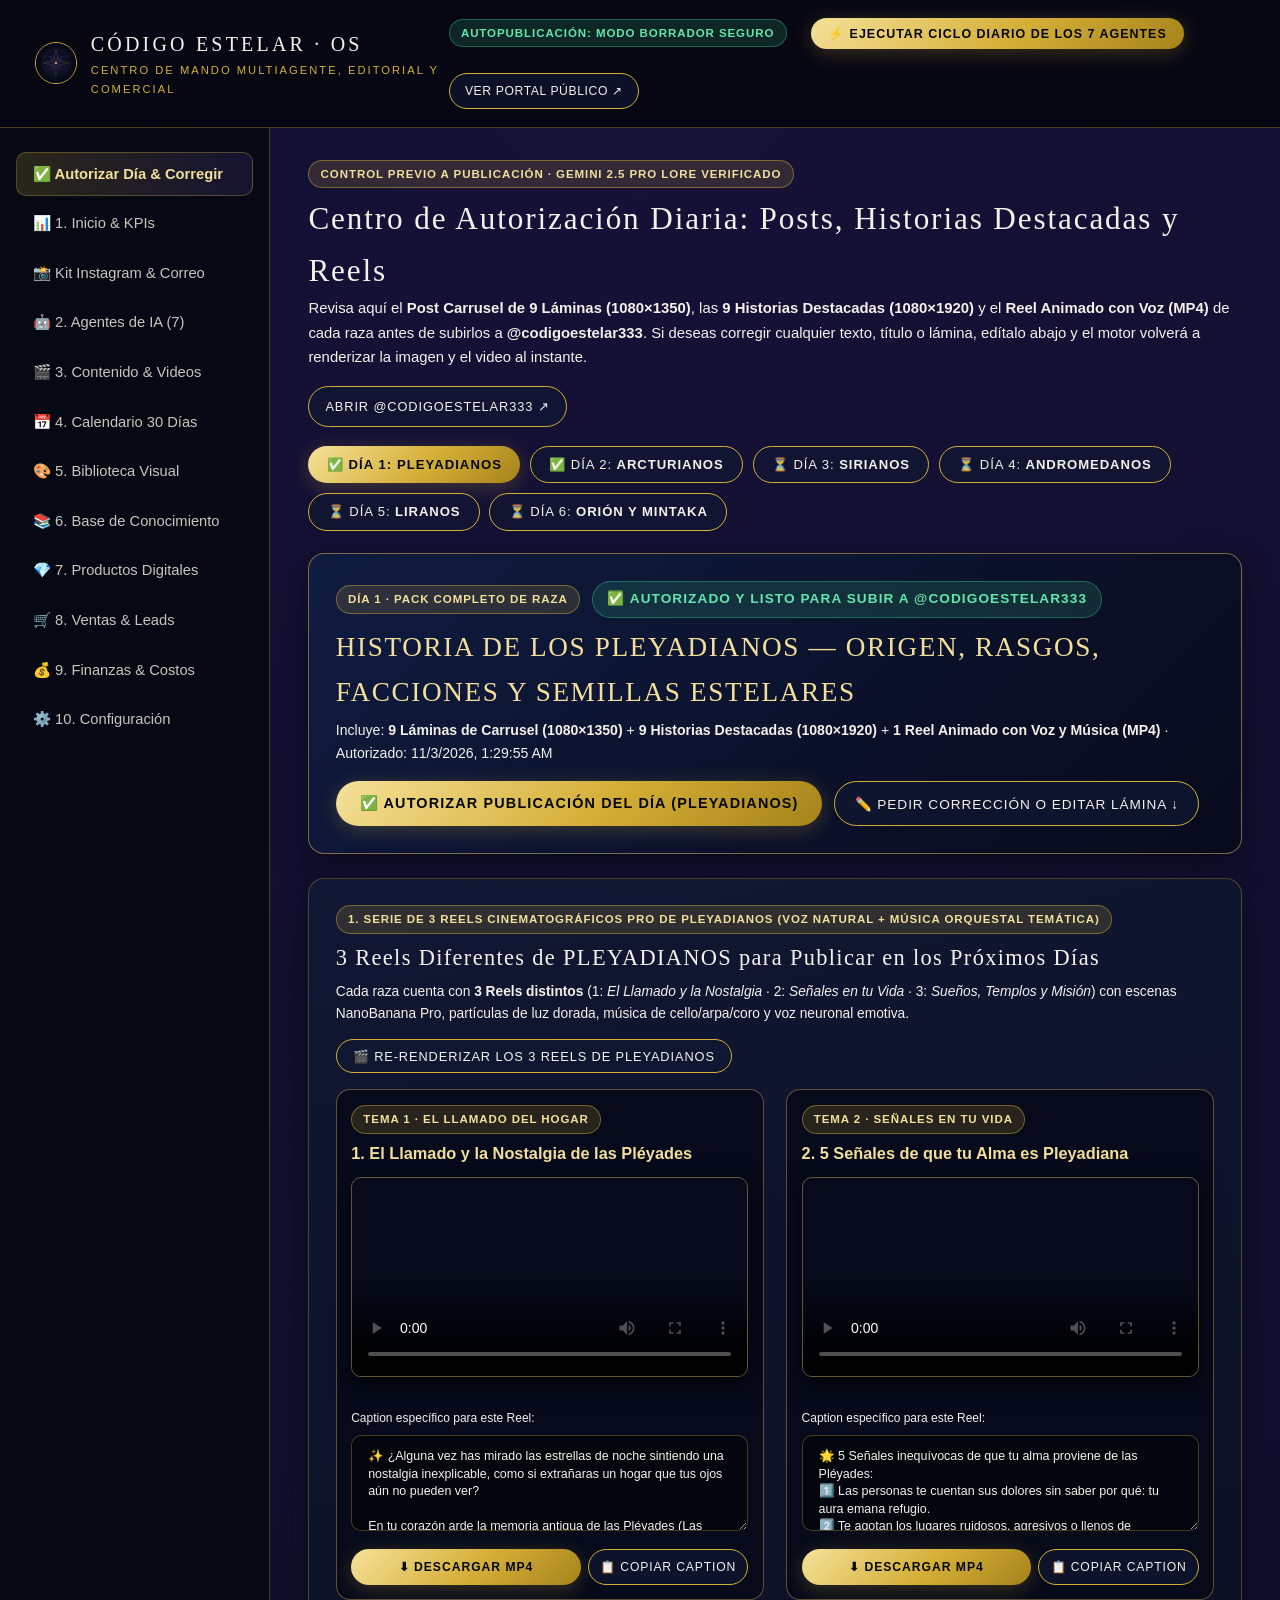
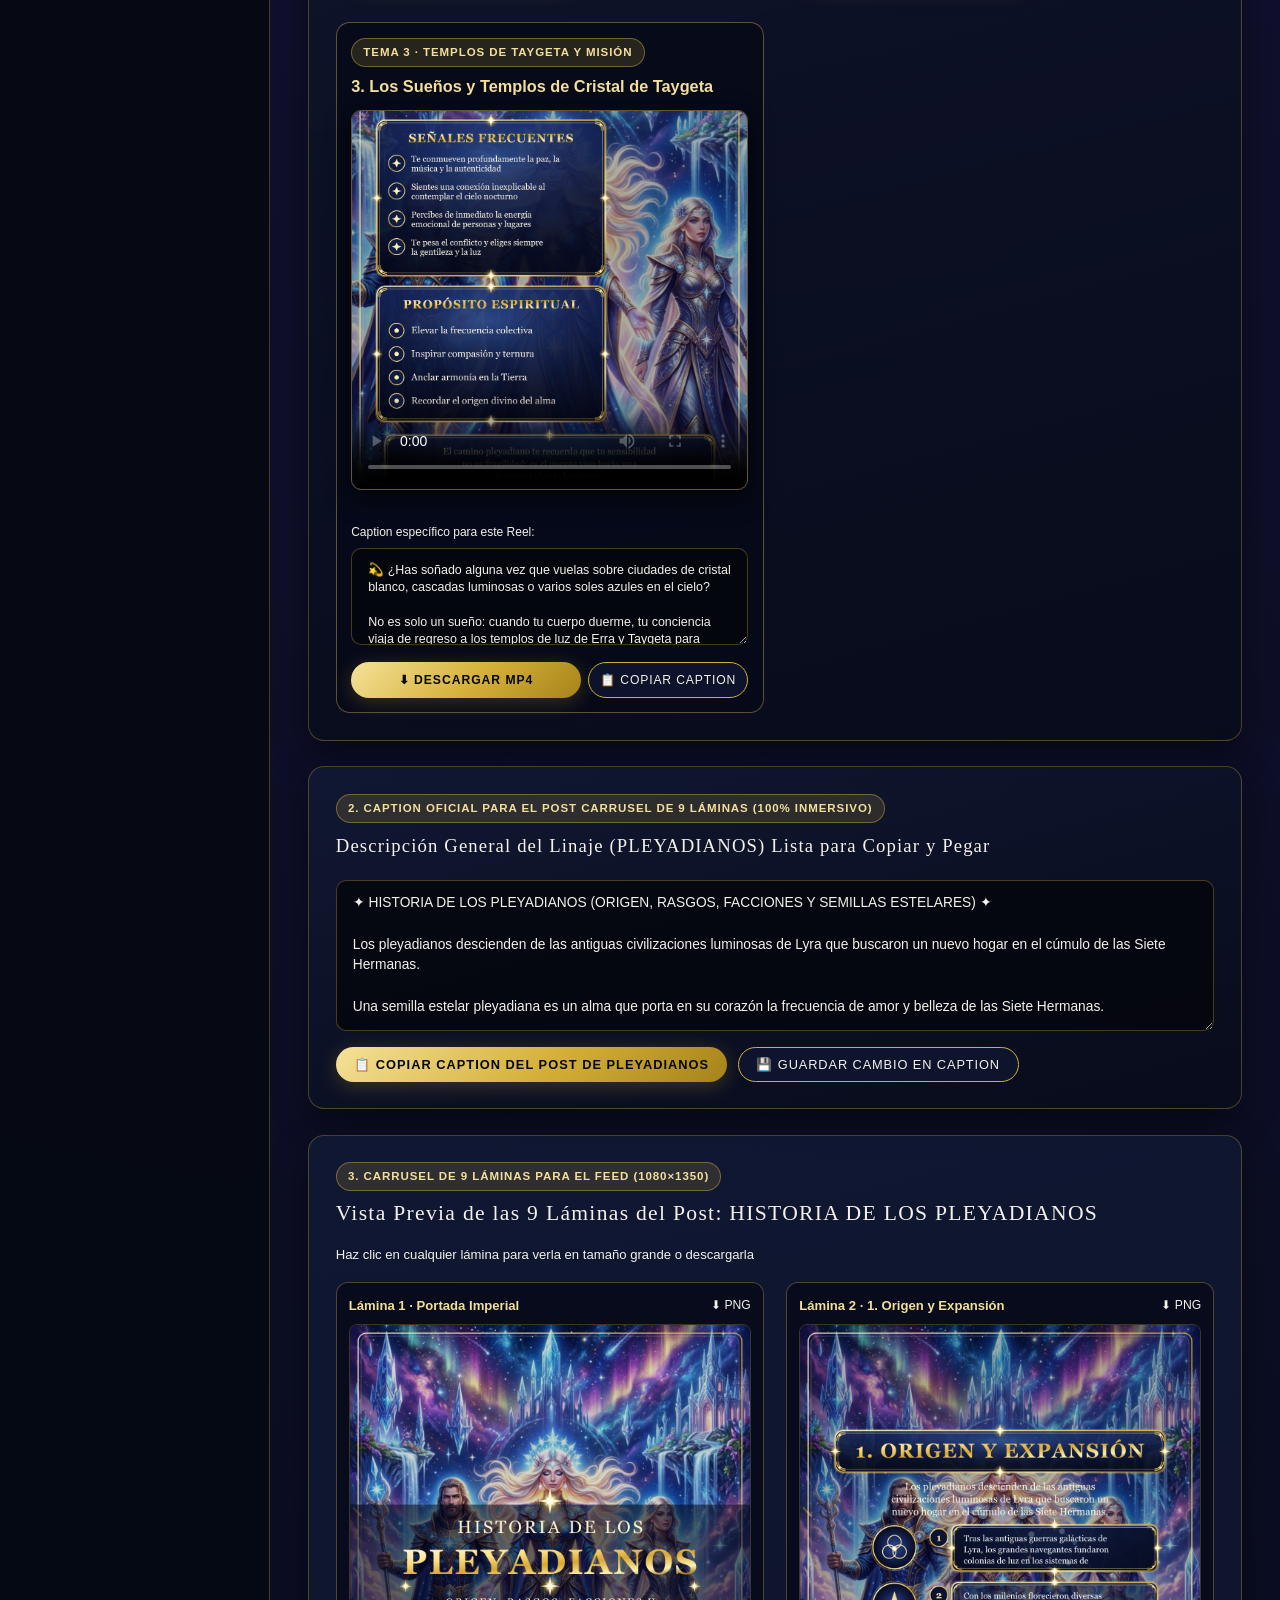
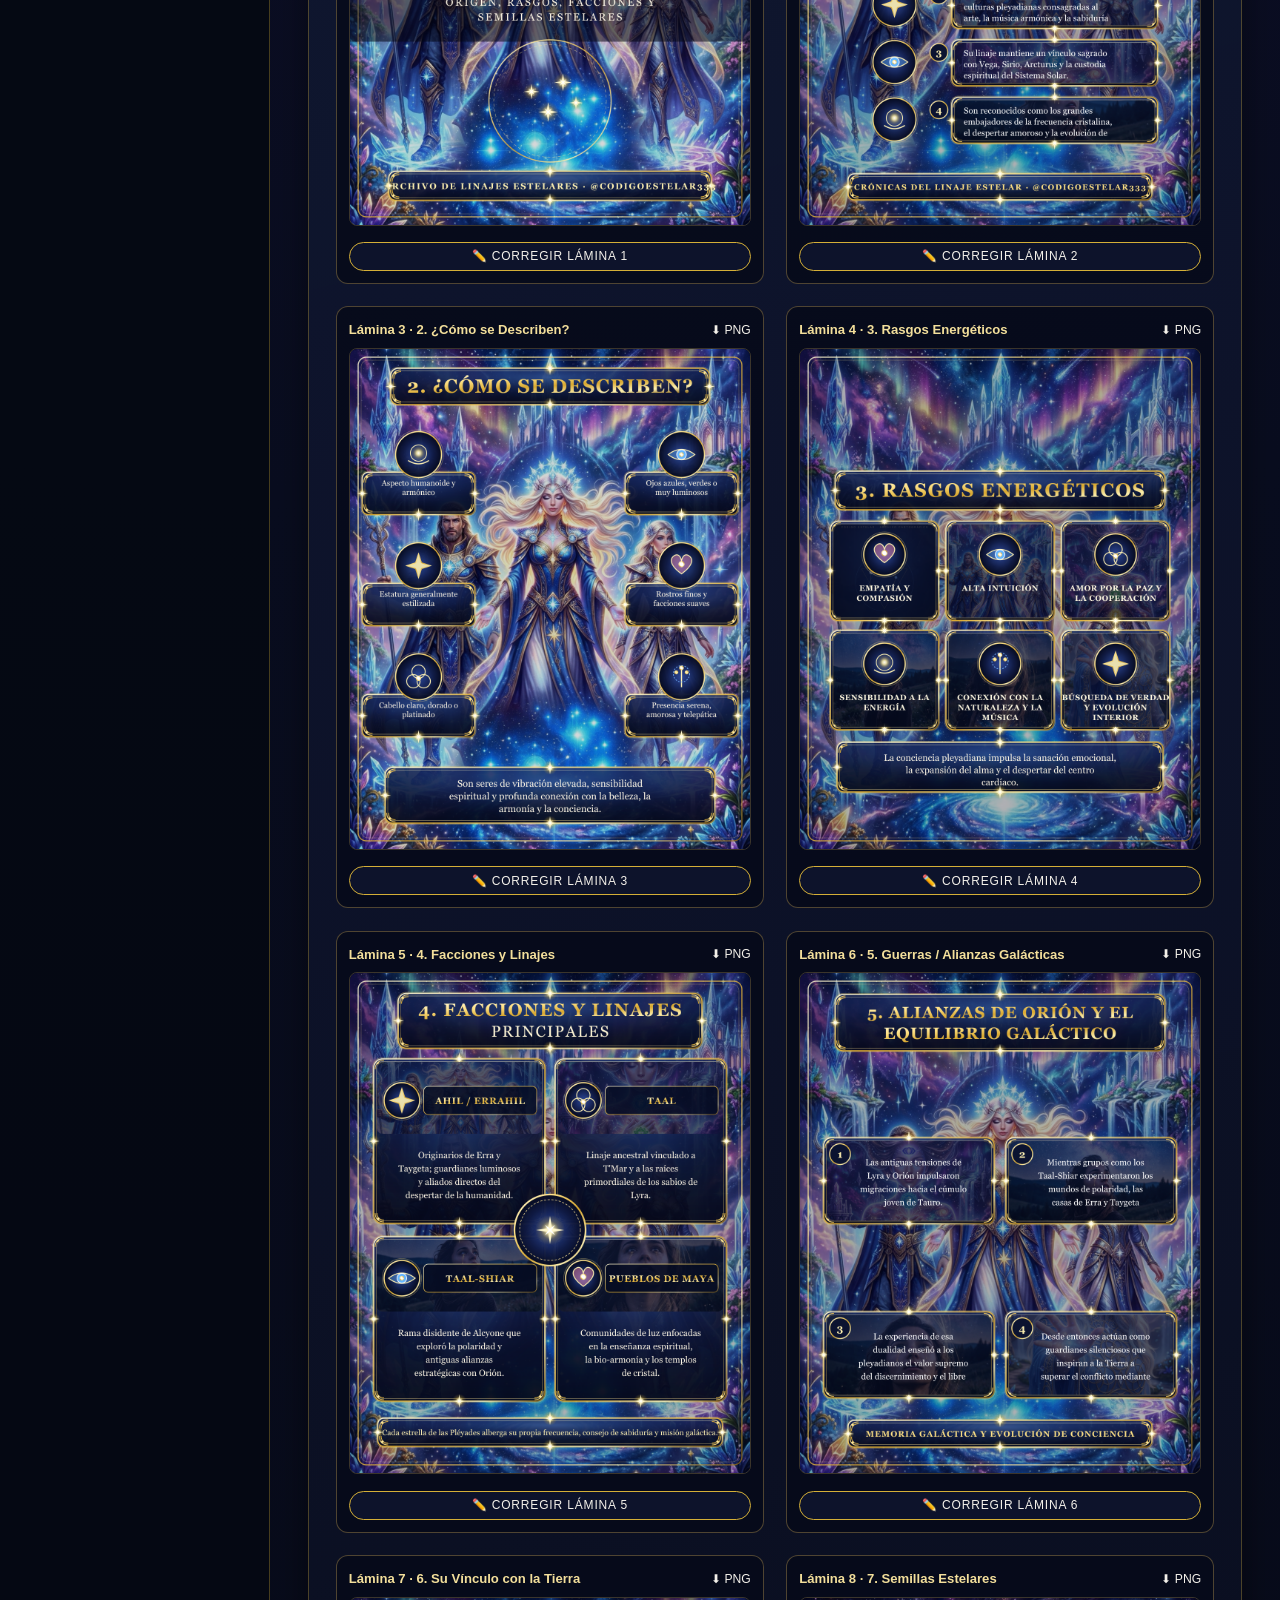
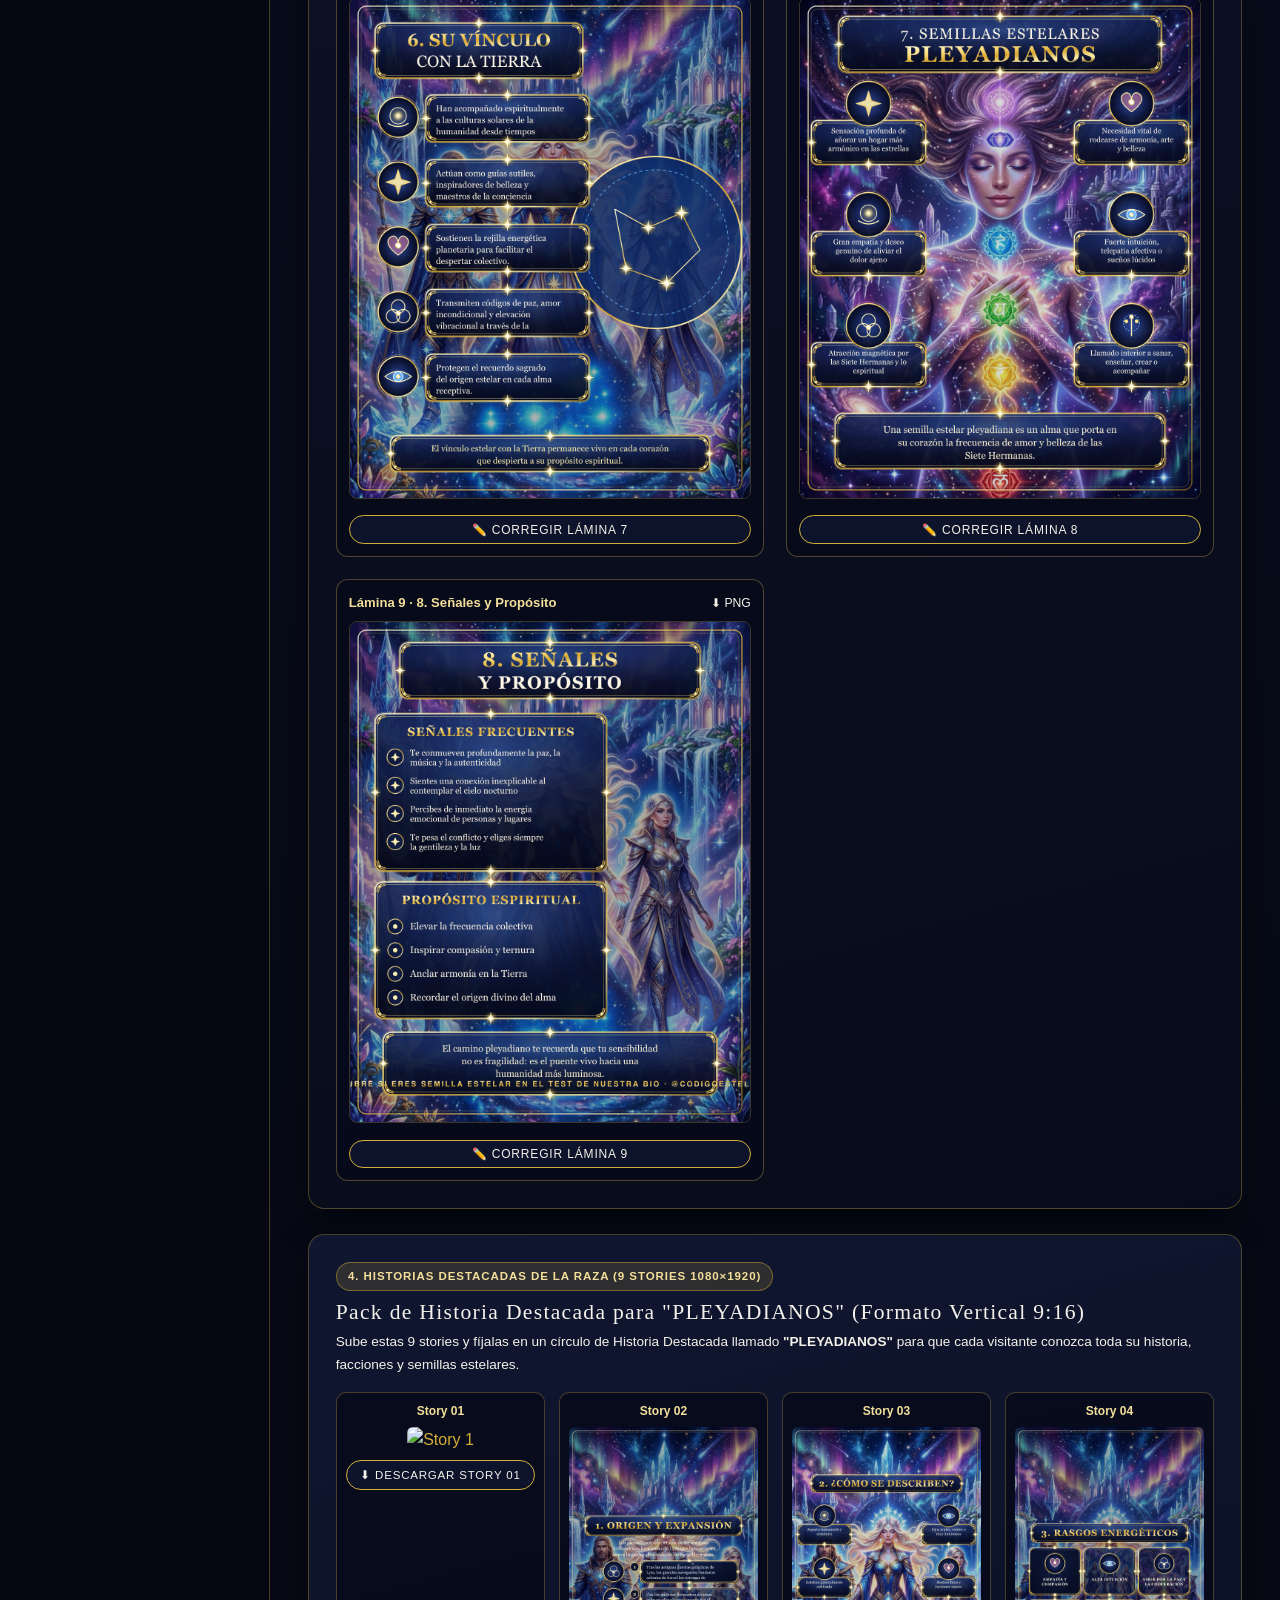
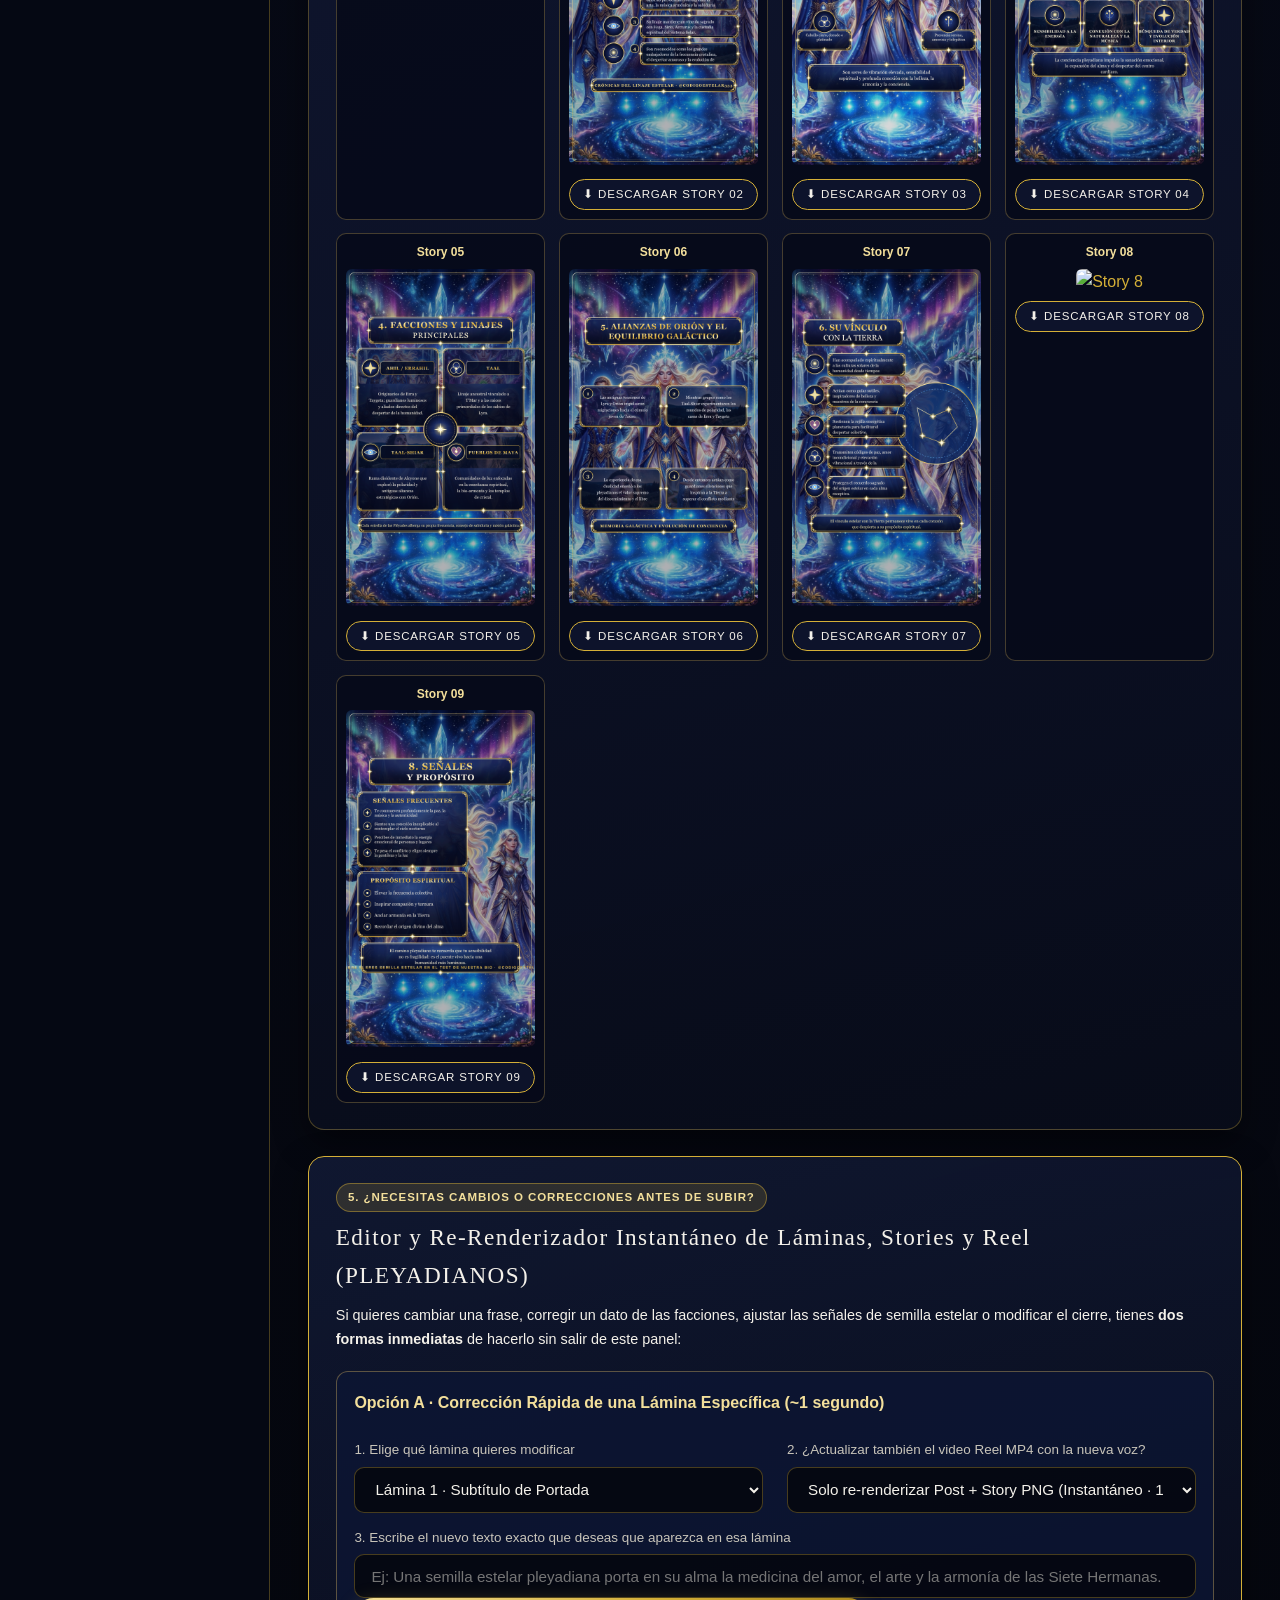
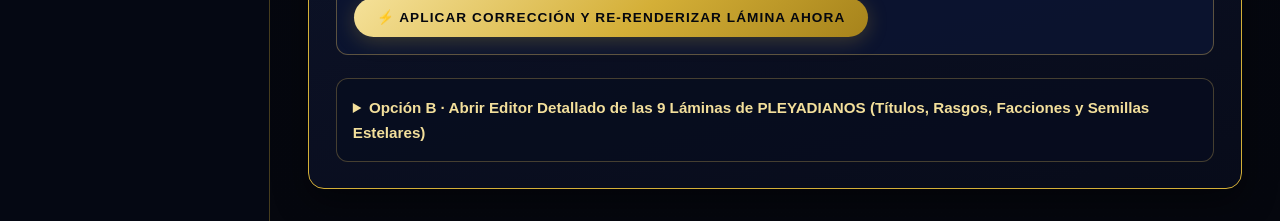
==== admin.html @ 76e71061 "Update all 18 Reels with 2.5D animation, divine feminine voice, and karaoke subtitles" ====
<!DOCTYPE html>
<html lang="es">
<head>
  <script src="js/static_runtime.js"></script>
  <meta charset="UTF-8" />
  <meta name="viewport" content="width=device-width, initial-scale=1.0" />
  <title>Panel Central de Administración · CÓDIGO ESTELAR OS</title>
  <link rel="stylesheet" href="css/styles.css" />
  <style>
    .tab-pane { display: none; }
    .tab-pane.active { display: block; }
    .toast-bar {
      position: fixed;
      bottom: 24px;
      right: 24px;
      background: linear-gradient(135deg, #152A58, #0B1026);
      border: 1px solid var(--gold-astrolabe);
      color: var(--pearl-white);
      padding: 0.9rem 1.35rem;
      border-radius: 12px;
      box-shadow: 0 12px 30px rgba(0,0,0,0.65);
      z-index: 9999;
      display: none;
      font-size: 0.9rem;
    }
  </style>
</head>
<body>
  <header class="top-nav">
    <div class="brand-logo-wrap">
      <img src="assets/brand/isotipo.png" alt="Isotipo" />
      <div>
        <span class="brand-title" id="admin-brand-header">CÓDIGO ESTELAR · OS</span>
        <span class="brand-sub">CENTRO DE MANDO MULTIAGENTE, EDITORIAL Y COMERCIAL</span>
      </div>
    </div>
    <div class="nav-links">
      <span class="badge badge-ok" id="autopublish-indicator">Autopublicación: Modo Borrador Seguro</span>
      <button class="btn-gold" style="padding:0.5rem 1.1rem; font-size:0.78rem;" onclick="triggerDailyOrchestrator()">
        ⚡ Ejecutar Ciclo Diario de los 7 Agentes
      </button>
      <a href="index.html" target="_blank" class="btn-outline" style="padding:0.45rem 0.95rem; font-size:0.76rem;">Ver Portal Público ↗</a>
    </div>
  </header>

  <div class="admin-layout">
    <!-- NAVEGACIÓN LATERAL DE LAS 10 SECCIONES OBLIGATORIAS + CENTRO DE AUTORIZACIÓN DIARIA -->
    <aside class="admin-sidebar">
      <button class="sidebar-btn active" onclick="switchTab('autorizar', this)">✅ Autorizar Día &amp; Corregir</button>
      <button class="sidebar-btn" onclick="switchTab('inicio', this)">📊 1. Inicio &amp; KPIs</button>
      <button class="sidebar-btn" onclick="switchTab('instagram', this)">📸 Kit Instagram &amp; Correo</button>
      <button class="sidebar-btn" onclick="switchTab('agentes', this)">🤖 2. Agentes de IA (7)</button>
      <button class="sidebar-btn" onclick="switchTab('contenido', this)">🎬 3. Contenido &amp; Videos</button>
      <button class="sidebar-btn" onclick="switchTab('calendario', this)">📅 4. Calendario 30 Días</button>
      <button class="sidebar-btn" onclick="switchTab('biblioteca', this)">🎨 5. Biblioteca Visual</button>
      <button class="sidebar-btn" onclick="switchTab('conocimiento', this)">📚 6. Base de Conocimiento</button>
      <button class="sidebar-btn" onclick="switchTab('productos', this)">💎 7. Productos Digitales</button>
      <button class="sidebar-btn" onclick="switchTab('ventas', this)">🛒 8. Ventas &amp; Leads</button>
      <button class="sidebar-btn" onclick="switchTab('finanzas', this)">💰 9. Finanzas &amp; Costos</button>
      <button class="sidebar-btn" onclick="switchTab('configuracion', this)">⚙️ 10. Configuración</button>
    </aside>

    <!-- ÁREA PRINCIPAL DEL PANEL -->
    <main class="admin-main">
      <!-- SECCIÓN 0 (PRINCIPAL): CENTRO DE AUTORIZACIÓN DIARIA Y CORRECCIÓN DE POSTS, HISTORIAS Y REELS -->
      <section id="tab-autorizar" class="tab-pane active">
        <div style="display:flex; justify-content:space-between; align-items:flex-start; gap:1rem; flex-wrap:wrap; margin-bottom:1.2rem;">
          <div>
            <span class="badge badge-gold">CONTROL PREVIO A PUBLICACIÓN · GEMINI 2.5 PRO LORE VERIFICADO</span>
            <h1 style="font-size:1.95rem; margin-top:0.3rem;">Centro de Autorización Diaria: Posts, Historias Destacadas y Reels</h1>
            <p style="color:var(--silver-mist); font-size:0.93rem;">
              Revisa aquí el <strong>Post Carrusel de 9 Láminas (1080×1350)</strong>, las <strong>9 Historias Destacadas (1080×1920)</strong> y el <strong>Reel Animado con Voz (MP4)</strong> de cada raza antes de subirlos a <strong>@codigoestelar333</strong>. Si deseas corregir cualquier texto, título o lámina, edítalo abajo y el motor volverá a renderizar la imagen y el video al instante.
            </p>
          </div>
          <div style="display:flex; gap:0.6rem; align-items:center;">
            <a href="https://www.instagram.com/codigoestelar333/" target="_blank" class="btn-outline" style="padding:0.55rem 1rem; font-size:0.8rem;">Abrir @codigoestelar333 ↗</a>
          </div>
        </div>

        <!-- Selector de Día / Raza Estelar -->
        <div id="daily-races-selector" style="display:flex; gap:0.6rem; flex-wrap:wrap; margin-bottom:1.4rem;"></div>

        <!-- Contenedor Principal del Pack del Día Seleccionado -->
        <div id="daily-pack-viewer"></div>
      </section>

      <!-- SECCIÓN 1: INICIO -->
      <section id="tab-inicio" class="tab-pane">
        <div style="display:flex; justify-content:space-between; align-items:center; margin-bottom:1.4rem; flex-wrap:wrap;">
          <div>
            <span class="badge badge-gold">RESUMEN EJECUTIVO EN TIEMPO REAL</span>
            <h1 style="font-size:2rem; margin-top:0.3rem;">Estado Operativo de la Marca</h1>
          </div>
          <button class="btn-outline" onclick="loadAdminAll()">↻ Actualizar Datos</button>
        </div>

        <div class="grid-4" id="kpi-cards-grid" style="margin-bottom:2rem;"></div>

        <div class="grid-2">
          <div class="card-cosmic">
            <h3 style="margin-bottom:0.8rem; color:var(--gold-soft);">Estado en Vivo de los 7 Agentes</h3>
            <div id="home-agents-mini"></div>
          </div>
          <div class="card-cosmic">
            <h3 style="margin-bottom:0.8rem; color:var(--gold-soft);">Piezas Piloto Renderizadas (1080×1920)</h3>
            <div id="home-pilots-mini"></div>
          </div>
        </div>
      </section>

      <!-- SECCIÓN ESPECIAL: KIT DE LANZAMIENTO INSTAGRAM Y CORREO OFICIAL -->
      <section id="tab-instagram" class="tab-pane">
        <span class="badge badge-gold">CUENTAS OFICIALES CONECTADAS · @CODIGOESTELAR333</span>
        <h1 style="font-size:2rem; margin:0.35rem 0 1.2rem;">Cuentas Oficiales Activas: @codigoestelar333 + codigoestelar333@gmail.com</h1>

        <div class="grid-2" style="margin-bottom:1.6rem;">
          <div class="card-cosmic">
            <span class="badge badge-ok">✓ CORREO OFICIAL ACTIVO</span>
            <h3 style="font-size:1.35rem; margin:0.5rem 0;">Cuenta de Correo Registrada</h3>
            <label>Correo Oficial del Negocio</label>
            <input type="text" readonly value="codigoestelar333@gmail.com" onclick="this.select(); navigator.clipboard.writeText(this.value); showToast('Correo copiado al portapapeles');" />
            <label>Nombre de Remitente Editorial</label>
            <input type="text" readonly value="CÓDIGO ESTELAR · Archivo Galáctico" onclick="this.select(); navigator.clipboard.writeText(this.value); showToast('Remitente copiado');" />
            <label>Firma de Correo Oficial (Clic para copiar)</label>
            <textarea rows="3" readonly onclick="this.select(); navigator.clipboard.writeText(this.value); showToast('Firma copiada');">CÓDIGO ESTELAR · Archivo Galáctico & Sello Editorial
Instagram: @codigoestelar333 | Contacto: codigoestelar333@gmail.com</textarea>
          </div>

          <div class="card-cosmic">
            <span class="badge badge-ok">✓ CUENTA INSTAGRAM ACTIVA</span>
            <h3 style="font-size:1.35rem; margin:0.5rem 0;">Configuración de @codigoestelar333</h3>
            <label>Usuario Oficial (@handle)</label>
            <input type="text" readonly value="@codigoestelar333" onclick="this.select(); navigator.clipboard.writeText(this.value); showToast('Usuario copiado');" />
            <label>Nombre del Perfil (Copia y pega en Editar Perfil → Nombre)</label>
            <input type="text" readonly value="CÓDIGO ESTELAR · Linajes Estelares & Conciencia" onclick="this.select(); navigator.clipboard.writeText(this.value); showToast('Nombre SEO copiado');" />
            <label>Biografía Oficial (Haz clic para copiar las 4 líneas)</label>
            <textarea rows="4" readonly onclick="this.select(); navigator.clipboard.writeText(this.value); showToast('Biografía copiada al portapapeles');">Archivo documental y visual de las tradiciones galácticas.
✦ Astronomía · Mitología · Semillas Estelares · Geometría Sagrada
✦ Autores, símbolos y cartografía de la conciencia
↓ Descubre tu Resonancia Estelar (Test Gratuito):</textarea>
          </div>
        </div>

        <div class="card-cosmic" style="margin-bottom:1.6rem;">
          <span class="badge badge-gold">PASO 3 · ACTIVOS VISUALES LISTOS EN CARPETA «KIT_LANZAMIENTO_INSTAGRAM»</span>
          <h3 style="font-size:1.35rem; margin:0.5rem 0;">Avatar HD, 5 Portadas de Destacadas, Carrusel Inaugural (6 Láminas) y 3 Reels MP4</h3>
          <p style="font-size:0.9rem; color:var(--nebula-gray); margin-bottom:1rem;">
            Todos los archivos están guardados en <code>/Users/rafaelgil/.gemini/antigravity/scratch/codigo-estelar/KIT_LANZAMIENTO_INSTAGRAM</code> listos para subir desde tu ordenador o enviar a tu móvil por AirDrop.
          </p>
          <div style="display:flex; gap:0.8rem; flex-wrap:wrap;">
            <a href="/assets/brand/isotipo.png" download="Foto_Perfil_Codigo_Estelar_1080x1080.png" class="btn-gold">⬇ Descargar Foto de Perfil HD</a>
            <a href="/assets/videos/que-son-las-semillas-estelares.mp4" download="Reel_01_Semillas_Estelares.mp4" class="btn-outline">⬇ Descargar Reel #1 (MP4)</a>
            <a href="/assets/videos/universo-simbolico-pleyadiano.mp4" download="Reel_02_Pleyadianos_M45.mp4" class="btn-outline">⬇ Descargar Reel #2 (MP4)</a>
            <a href="/assets/videos/andromedanos-libertad-espiritual.mp4" download="Reel_03_Andromedanos_M31.mp4" class="btn-outline">⬇ Descargar Reel #3 (MP4)</a>
          </div>
        </div>
      </section>

      <!-- SECCIÓN 2: AGENTES -->
      <section id="tab-agentes" class="tab-pane">
        <span class="badge badge-gold">ORQUESTADOR CENTRAL + 7 AGENTES ESPECIALIZADOS</span>
        <h1 style="font-size:2rem; margin:0.35rem 0 1.2rem;">Gestión y Auditoría de Agentes de IA</h1>
        <div class="grid-2" id="agents-full-grid" style="margin-bottom:2rem;"></div>

        <div class="card-cosmic">
          <h3 style="margin-bottom:0.9rem; color:var(--gold-soft);">Historial Reciente de Ejecuciones del Orquestador</h3>
          <div style="overflow-x:auto;">
            <table class="table-cosmic" id="agent-logs-table">
              <thead>
                <tr>
                  <th>Fecha/Hora</th>
                  <th>Agente</th>
                  <th>Tarea</th>
                  <th>Resultado</th>
                  <th>Duración</th>
                  <th>Costo (MXN)</th>
                </tr>
              </thead>
              <tbody></tbody>
            </table>
          </div>
        </div>
      </section>

      <!-- SECCIÓN 3: CONTENIDO -->
      <section id="tab-contenido" class="tab-pane">
        <div style="display:flex; justify-content:space-between; align-items:center; margin-bottom:1.2rem; flex-wrap:wrap;">
          <div>
            <span class="badge badge-gold">MOTOR EDITORIAL &amp; CONTROL DE CALIDAD (12 PUNTOS)</span>
            <h1 style="font-size:2rem; margin-top:0.3rem;">Guiones, Storyboards y Videos Renderizados</h1>
          </div>
          <select id="content-filter" style="width:260px; margin-top:0;" onchange="renderContentList()">
            <option value="all">Mostrar los 30 Contenidos</option>
            <option value="with_video">Solo con Video MP4 Renderizado</option>
            <option value="approved_ready">Aprobados por QC</option>
            <option value="rejected">Rechazados / En revisión</option>
          </select>
        </div>

        <div id="content-items-container"></div>
      </section>

      <!-- SECCIÓN 4: CALENDARIO -->
      <section id="tab-calendario" class="tab-pane">
        <div style="display:flex; justify-content:space-between; align-items:center; margin-bottom:1.2rem; flex-wrap:wrap;">
          <div>
            <span class="badge badge-gold">PLANIFICACIÓN DE 30 DÍAS (60% ATRACCIÓN · 25% EDUCACIÓN · 15% CONVERSIÓN)</span>
            <h1 style="font-size:2rem; margin-top:0.3rem;">Calendario Editorial Mensual y Semanal</h1>
          </div>
        </div>
        <div class="card-cosmic" style="overflow-x:auto;">
          <table class="table-cosmic" id="calendar-table">
            <thead>
              <tr>
                <th>Día</th>
                <th>Fecha</th>
                <th>Hora</th>
                <th>Título y Tema</th>
                <th>Formato</th>
                <th>Embudo</th>
                <th>Puntaje QC</th>
                <th>Estado</th>
                <th>Guardar Cambio</th>
              </tr>
            </thead>
            <tbody></tbody>
          </table>
        </div>
      </section>

      <!-- SECCIÓN 5: BIBLIOTECA VISUAL -->
      <section id="tab-biblioteca" class="tab-pane">
        <span class="badge badge-gold">AGENTE 3 · DIRECCIÓN DE ARTE Y CONTINUIDAD VISUAL</span>
        <h1 style="font-size:2rem; margin:0.35rem 0 1.2rem;">Biblioteca Visual de Marca, Plantillas y Civilizaciones</h1>
        <div class="grid-3" id="visual-library-grid"></div>
      </section>

      <!-- SECCIÓN 6: BASE DE CONOCIMIENTO -->
      <section id="tab-conocimiento" class="tab-pane">
        <div style="display:flex; justify-content:space-between; align-items:center; margin-bottom:1.2rem; flex-wrap:wrap;">
          <div>
            <span class="badge badge-gold">CLASIFICACIÓN EXPLÍCITA [A] ASTRONOMÍA · [B] MITOLOGÍA · [C] ESOTERISMO · [D] ESPECULACIÓN · [E] ARTE</span>
            <h1 style="font-size:2rem; margin-top:0.3rem;">Base de Conocimiento de las 9 Civilizaciones</h1>
          </div>
          <input type="text" id="kb-search" placeholder="Buscar por estrella, autor, mito o símbolo..." style="width:320px; margin-top:0;" oninput="filterKnowledgeBase()" />
        </div>
        <div id="kb-container"></div>
      </section>

      <!-- SECCIÓN 7: PRODUCTOS -->
      <section id="tab-productos" class="tab-pane">
        <span class="badge badge-gold">ADMINISTRACIÓN COMERCIAL EN MXN</span>
        <h1 style="font-size:2rem; margin:0.35rem 0 1.2rem;">Catálogo de Productos Digitales (Ebook, Test e Informes)</h1>
        <div class="grid-2" id="admin-products-grid"></div>
      </section>

      <!-- SECCIÓN 8: VENTAS Y LEADS -->
      <section id="tab-ventas" class="tab-pane">
        <span class="badge badge-gold">EMBUDO INSTAGRAM → LANDING → TEST → EMAIL CONSENTIDO → COMPRA</span>
        <h1 style="font-size:2rem; margin:0.35rem 0 1.2rem;">Pedidos, Entregas Protegidas y Leads del Test</h1>

        <div class="card-cosmic" style="margin-bottom:1.8rem;">
          <h3 style="color:var(--gold-soft); margin-bottom:0.8rem;">Pedidos y Entregas Generadas</h3>
          <div style="overflow-x:auto;">
            <table class="table-cosmic" id="orders-table">
              <thead>
                <tr>
                  <th>Pedido #</th>
                  <th>Cliente</th>
                  <th>Email</th>
                  <th>Monto (MXN)</th>
                  <th>Estado</th>
                  <th>Archivo Entregado</th>
                  <th>Fecha</th>
                </tr>
              </thead>
              <tbody></tbody>
            </table>
          </div>
        </div>

        <div class="card-cosmic">
          <h3 style="color:var(--gold-soft); margin-bottom:0.8rem;">Participantes del Test «Descubre tu Resonancia Estelar» (Leads y Consentimiento)</h3>
          <div style="overflow-x:auto;">
            <table class="table-cosmic" id="leads-table">
              <thead>
                <tr>
                  <th>Nombre</th>
                  <th>Correo</th>
                  <th>Resonancia Primaria</th>
                  <th>Secundaria</th>
                  <th>Privacidad</th>
                  <th>Marketing Opt-in</th>
                  <th>Campaña UTM</th>
                </tr>
              </thead>
              <tbody></tbody>
            </table>
          </div>
        </div>
      </section>

      <!-- SECCIÓN 9: FINANZAS -->
      <section id="tab-finanzas" class="tab-pane">
        <span class="badge badge-gold">CONTROL PRESUPUESTAL (OBJETIVO 3,000 MXN / MES)</span>
        <h1 style="font-size:2rem; margin:0.35rem 0 1.2rem;">Finanzas, Costos por Pieza y Experimentos de Rentabilidad</h1>
        <div class="grid-3" id="finance-summary-cards" style="margin-bottom:1.8rem;"></div>

        <div class="card-cosmic" style="margin-bottom:1.8rem;">
          <h3 style="color:var(--gold-soft); margin-bottom:0.8rem;">Experimentos Activos de Crecimiento y Conversión (Agente 6 &amp; 7)</h3>
          <div id="experiments-list"></div>
        </div>

        <div class="card-cosmic">
          <h3 style="color:var(--gold-soft); margin-bottom:0.8rem;">Libro Mayor de Movimientos (Ingresos y Gastos de IA/Infraestructura)</h3>
          <div style="overflow-x:auto;">
            <table class="table-cosmic" id="ledger-table">
              <thead>
                <tr>
                  <th>Fecha</th>
                  <th>Tipo</th>
                  <th>Categoría</th>
                  <th>Proveedor</th>
                  <th>Descripción</th>
                  <th>Monto (MXN)</th>
                </tr>
              </thead>
              <tbody></tbody>
            </table>
          </div>
        </div>
      </section>

      <!-- SECCIÓN 10: CONFIGURACIÓN -->
      <section id="tab-configuracion" class="tab-pane">
        <span class="badge badge-gold">GOBERNANZA DE MARCA, PRESUPUESTO Y CONEXIONES EXTERNAS</span>
        <h1 style="font-size:2rem; margin:0.35rem 0 1.2rem;">Configuración General del Sistema</h1>

        <form id="brand-settings-form" class="card-cosmic" onsubmit="saveBrandSettings(event)">
          <div class="grid-2">
            <div>
              <h3 style="color:var(--gold-soft); margin-bottom:0.6rem;">1. Identidad de Marca (Editable sin romper el sistema)</h3>
              <label>Nombre Oficial de la Marca</label>
              <input type="text" id="cfg-brand-name" required />

              <label>Subtítulo Editorial</label>
              <input type="text" id="cfg-brand-subtitle" required />

              <label>Usuario de Instagram (@handle)</label>
              <input type="text" id="cfg-ig-handle" required />

              <label>Dominio Web</label>
              <input type="text" id="cfg-domain" required />

              <label>Biografía de Instagram — Línea 1</label>
              <input type="text" id="cfg-bio-1" />

              <label>Biografía de Instagram — Llamada a la Acción (CTA)</label>
              <input type="text" id="cfg-bio-cta" />
            </div>

            <div>
              <h3 style="color:var(--gold-soft); margin-bottom:0.6rem;">2. Límites Financieros, Proveedores y Permisos</h3>
              <label>Presupuesto Mensual Máximo (MXN)</label>
              <input type="number" step="50" id="cfg-monthly-budget" required />

              <label>Límite de Gasto Diario (MXN)</label>
              <input type="number" step="10" id="cfg-daily-budget" required />

              <label>Proveedor de Imágenes y Arte</label>
              <select id="cfg-image-provider">
                <option value="native_svg_cinema">Motor Vectorial Cinematográfico Local ($0 MXN)</option>
                <option value="openai_dalle3">OpenAI DALL-E 3 / GPT-Image (Requiere API Key)</option>
                <option value="replicate_flux">Flux.1 Pro vía API (Requiere API Key)</option>
              </select>

              <label>Proveedor de Composición de Video</label>
              <select id="cfg-video-provider">
                <option value="native_avfoundation">Motor Nativo Apple AVFoundation 1080×1920 ($0 MXN)</option>
                <option value="remotion">Remotion / FFmpeg Render Cluster</option>
                <option value="runway_gen3">Runway Gen-3 Alpha API (Requiere API Key)</option>
              </select>

              <label>Proveedor de Voz en Español (TTS)</label>
              <select id="cfg-tts-provider">
                <option value="macos_neural_es">Voz Nativa Español México Paulina ($0 MXN)</option>
                <option value="elevenlabs">ElevenLabs Multilingual v2 API (Requiere API Key)</option>
                <option value="openai_tts">OpenAI Audio TTS HD (Requiere API Key)</option>
              </select>

              <div style="margin-top:1.1rem; padding:1rem; background:rgba(5,7,14,0.8); border-radius:10px; border:1px solid var(--gold-border);">
                <label style="display:flex; align-items:center; gap:0.6rem; margin-top:0; cursor:pointer; color:var(--pearl-white);">
                  <input type="checkbox" id="cfg-auto-publish" style="width:18px; height:18px;" />
                  <span><strong>Activar Autopublicación en Instagram Graph API</strong> (Desactívalo inmediatamente en cualquier momento)</span>
                </label>
                <label style="display:flex; align-items:center; gap:0.6rem; margin-top:0.6rem; cursor:pointer; color:var(--nebula-gray);">
                  <input type="checkbox" id="cfg-paid-apis" style="width:18px; height:18px;" />
                  <span>Autorizar consumo de APIs externas de pago (Sujeto al tope diario y mensual)</span>
                </label>
              </div>
            </div>
          </div>

          <div style="margin-top:1.5rem;">
            <button type="submit" class="btn-gold">Guardar Configuración de Marca y Gobernanza</button>
          </div>
        </form>
      </section>
    </main>
  </div>

  <div id="toast" class="toast-bar"></div>

  <script>
    let adminState = {
      brand: {},
      kpis: {},
      agents: [],
      agentLogs: [],
      contents: [],
      visuals: [],
      civilizations: [],
      products: [],
      orders: [],
      leads: [],
      ledger: [],
      experiments: []
    };

    function showToast(msg) {
      const t = document.getElementById('toast');
      t.textContent = msg;
      t.style.display = 'block';
      setTimeout(() => { t.style.display = 'none'; }, 3600);
    }

    function switchTab(tabId, btnEl) {
      document.querySelectorAll('.tab-pane').forEach(p => p.classList.remove('active'));
      document.querySelectorAll('.sidebar-btn').forEach(b => b.classList.remove('active'));
      document.getElementById('tab-' + tabId).classList.add('active');
      if (btnEl) btnEl.classList.add('active');
    }

    async function loadAdminAll() {
      const res = await fetch('/api/admin/dashboard');
      adminState = await res.json();
      renderAllSections();
    }

    function renderAllSections() {
      const b = adminState.brand || {};
      const k = adminState.kpis || {};
      document.getElementById('admin-brand-header').textContent = `${b.brand_name || 'CÓDIGO ESTELAR'} · OS`;
      const autoInd = document.getElementById('autopublish-indicator');
      if (b.auto_publish_enabled) {
        autoInd.textContent = 'Autopublicación: AUTORIZADA (Requiere Token IG)';
        autoInd.className = 'badge badge-gold';
      } else {
        autoInd.textContent = 'Autopublicación: Modo Borrador Seguro';
        autoInd.className = 'badge badge-ok';
      }

      // 1. KPIs Inicio
      document.getElementById('kpi-cards-grid').innerHTML = `
        <div class="card-cosmic">
          <div class="kpi-label">Piezas en Calendario (30d)</div>
          <div class="kpi-number">${k.total_contents || 30}</div>
          <div style="font-size:0.8rem; color:var(--emerald-ok);">${k.rendered_videos || 3} videos MP4 renderizados · ${k.approved_contents || 30} aprobados QC</div>
        </div>
        <div class="card-cosmic">
          <div class="kpi-label">Leads del Test Estelar</div>
          <div class="kpi-number">${k.total_leads || 0}</div>
          <div style="font-size:0.8rem; color:var(--nebula-gray);">${k.marketing_optins || 0} con opt-in promocional</div>
        </div>
        <div class="card-cosmic">
          <div class="kpi-label">Ingresos Acumulados</div>
          <div class="kpi-number">$${Number(k.total_revenue_mxn || 0).toFixed(0)} <small style="font-size:0.9rem;">MXN</small></div>
          <div style="font-size:0.8rem; color:var(--emerald-ok);">${k.total_orders || 0} pedidos completados</div>
        </div>
        <div class="card-cosmic">
          <div class="kpi-label">Gasto Mensual IA / Presupuesto</div>
          <div class="kpi-number">$${Number(k.monthly_expenses_mxn || 0).toFixed(0)} <small style="font-size:0.9rem;">/ $${Number(b.monthly_budget_mxn || 3000).toFixed(0)} MXN</small></div>
          <div style="font-size:0.8rem; color:var(--gold-soft);">Utilidad neta: $${Number((k.total_revenue_mxn || 0) - (k.monthly_expenses_mxn || 0)).toFixed(0)} MXN</div>
        </div>
      `;

      // Mini Agentes en Inicio
      document.getElementById('home-agents-mini').innerHTML = (adminState.agents || []).map(ag => `
        <div style="display:flex; justify-content:space-between; align-items:center; padding:0.55rem 0; border-bottom:1px solid rgba(212,175,55,0.14);">
          <div>
            <strong style="font-size:0.9rem;">${ag.name}</strong>
            <div style="font-size:0.78rem; color:var(--nebula-gray);">${ag.last_result_summary || ag.current_task}</div>
          </div>
          <span class="badge ${ag.is_paused ? 'badge-warn' : 'badge-ok'}">${ag.is_paused ? 'PAUSADO' : 'OPERATIVO'}</span>
        </div>
      `).join('');

      // Mini Pilotos en Inicio
      const renderedItems = (adminState.contents || []).filter(c => c.video_asset_path);
      document.getElementById('home-pilots-mini').innerHTML = renderedItems.map(c => `
        <div style="display:flex; justify-content:space-between; align-items:center; padding:0.6rem 0; border-bottom:1px solid rgba(212,175,55,0.14);">
          <div>
            <strong>Día ${c.day_number}: ${c.title}</strong>
            <div style="font-size:0.78rem; color:var(--gold-soft);">Archivo: ${c.video_asset_path} · QC: ${c.qc_score_total}/100</div>
          </div>
          <a href="${c.video_asset_path}" target="_blank" class="btn-outline" style="padding:0.35rem 0.8rem; font-size:0.75rem;">▶ Reproducir MP4</a>
        </div>
      `).join('');

      // 2. Agentes Completo
      document.getElementById('agents-full-grid').innerHTML = (adminState.agents || []).map(ag => `
        <div class="card-cosmic">
          <div style="display:flex; justify-content:space-between; align-items:center; margin-bottom:0.5rem;">
            <span class="badge badge-gold">${ag.code}</span>
            <span class="badge ${ag.is_paused ? 'badge-warn' : 'badge-ok'}">${ag.is_paused ? 'PAUSADO' : ag.status.toUpperCase()}</span>
          </div>
          <h3 style="font-size:1.3rem; margin-bottom:0.35rem;">${ag.name}</h3>
          <p style="font-size:0.86rem; color:var(--nebula-gray); margin-bottom:0.8rem;">${ag.role_description}</p>
          <div style="background:rgba(5,7,14,0.75); padding:0.75rem; border-radius:8px; font-size:0.82rem; margin-bottom:0.9rem;">
            <div><strong>Última ejecución:</strong> ${ag.last_run_at || 'N/A'} (${ag.total_runs} ejecuciones)</div>
            <div style="color:var(--gold-soft); margin-top:0.25rem;"><strong>Resultado:</strong> ${ag.last_result_summary || 'Listo'}</div>
            <div><strong>Consumo acumulado:</strong> $${Number(ag.estimated_cost_mxn || 0).toFixed(2)} MXN · Errores: ${ag.error_count}</div>
          </div>
          <div style="display:flex; gap:0.65rem; flex-wrap:wrap;">
            <button class="btn-gold" style="padding:0.5rem 1rem; font-size:0.76rem;" onclick="runSingleAgent('${ag.id}')">▶ Ejecutar Ahora</button>
            <button class="btn-outline" style="padding:0.5rem 1rem; font-size:0.76rem;" onclick="togglePauseAgent('${ag.id}', ${ag.is_paused ? 0 : 1})">
              ${ag.is_paused ? 'Reanudar Agente' : '⏸ Pausar Agente'}
            </button>
          </div>
        </div>
      `).join('');

      document.querySelector('#agent-logs-table tbody').innerHTML = (adminState.agentLogs || []).map(l => `
        <tr>
          <td>${l.created_at}</td>
          <td><strong>${l.agent_id}</strong></td>
          <td>${l.task_name}</td>
          <td>${l.output_summary}</td>
          <td>${l.duration_ms} ms</td>
          <td>$${Number(l.cost_mxn).toFixed(2)}</td>
        </tr>
      `).join('');

      // 3. Contenido
      renderContentList();

      // 4. Calendario 30 Días
      document.querySelector('#calendar-table tbody').innerHTML = (adminState.contents || []).map(c => `
        <tr>
          <td><strong>Día ${c.day_number}</strong></td>
          <td><input type="text" id="cal-date-${c.id}" value="${c.scheduled_date}" style="width:125px; margin:0; padding:0.35rem 0.5rem; font-size:0.82rem;" /></td>
          <td><input type="text" id="cal-time-${c.id}" value="${c.scheduled_time}" style="width:82px; margin:0; padding:0.35rem 0.5rem; font-size:0.82rem;" /></td>
          <td><strong>${c.title}</strong><br/><small style="color:var(--muted-gray);">[${c.epistemic_classification}]</small></td>
          <td><span class="badge badge-gold">${c.format}</span></td>
          <td>${c.funnel_category}</td>
          <td><strong>${c.qc_score_total}/100</strong></td>
          <td><span class="badge ${c.approval_status === 'approved_ready' ? 'badge-ok' : 'badge-warn'}">${c.approval_status}</span></td>
          <td><button class="btn-outline" style="padding:0.35rem 0.75rem; font-size:0.74rem;" onclick="updateSchedule('${c.id}')">Guardar</button></td>
        </tr>
      `).join('');

      // 5. Biblioteca Visual
      document.getElementById('visual-library-grid').innerHTML = (adminState.visuals || []).map(v => `
        <div class="card-cosmic">
          <img src="${v.asset_path}" alt="${v.title}" style="width:100%; height:220px; object-fit:cover; border-radius:10px; border:1px solid var(--gold-border); margin-bottom:0.75rem;" />
          <span class="badge badge-gold">${v.category.toUpperCase()}</span>
          <h3 style="font-size:1.15rem; margin:0.4rem 0;">${v.title}</h3>
          <p style="font-size:0.82rem; color:var(--nebula-gray); margin-bottom:0.5rem;">${v.visual_style_guide}</p>
          <div style="font-size:0.75rem; color:var(--muted-gray); background:rgba(5,7,14,0.8); padding:0.55rem; border-radius:6px;">
            <strong>Prompt Maestro:</strong> ${v.master_prompt}
          </div>
        </div>
      `).join('');

      // 6. Base de Conocimiento
      filterKnowledgeBase();

      // 7. Productos
      document.getElementById('admin-products-grid').innerHTML = (adminState.products || []).map(p => `
        <div class="card-cosmic">
          <div style="display:flex; justify-content:space-between; align-items:center;">
            <span class="badge badge-gold">${p.product_type}</span>
            <span class="badge badge-ok">${p.status}</span>
          </div>
          <h3 style="font-size:1.35rem; margin:0.45rem 0;">${p.title}</h3>
          <p style="font-size:0.85rem; color:var(--nebula-gray); margin-bottom:0.8rem;">${p.description_short}</p>
          <div style="display:flex; gap:0.8rem; align-items:flex-end; flex-wrap:wrap;">
            <div style="width:150px;">
              <label style="margin-top:0;">Precio (MXN)</label>
              <input type="number" id="prod-price-${p.id}" value="${p.price_mxn}" style="margin-top:0.2rem;" />
            </div>
            <button class="btn-gold" style="padding:0.65rem 1.1rem; font-size:0.78rem;" onclick="updateProductPrice('${p.id}')">Actualizar Precio</button>
            ${p.deliverable_file_path ? `<a href="${p.deliverable_file_path}" target="_blank" class="btn-outline" style="padding:0.6rem 1rem; font-size:0.76rem;">Abrir Archivo Entregable ↗</a>` : ''}
          </div>
        </div>
      `).join('');

      // 8. Ventas y Leads
      document.querySelector('#orders-table tbody').innerHTML = (adminState.orders || []).map(o => `
        <tr>
          <td><strong>${o.order_number}</strong></td>
          <td>${o.customer_name}</td>
          <td>${o.customer_email}</td>
          <td>$${Number(o.amount_mxn).toFixed(2)} MXN</td>
          <td><span class="badge badge-ok">${o.payment_status}</span></td>
          <td>${o.custom_deliverable_path ? `<a href="${o.custom_deliverable_path}" target="_blank">Descargar PDF ↗</a>` : 'Catálogo'}</td>
          <td>${o.created_at}</td>
        </tr>
      `).join('');

      document.querySelector('#leads-table tbody').innerHTML = (adminState.leads || []).map(l => `
        <tr>
          <td><strong>${l.participant_name}</strong></td>
          <td>${l.email || '<em>Sin correo (Acceso libre)</em>'}</td>
          <td><span class="badge badge-gold">${l.primary_resonance}</span></td>
          <td>${l.secondary_resonance}</td>
          <td>✓ Aceptado</td>
          <td>${l.marketing_consent ? '<span class="badge badge-ok">Sí</span>' : 'No'}</td>
          <td>${l.utm_source} / ${l.utm_campaign}</td>
        </tr>
      `).join('');

      // 9. Finanzas
      document.getElementById('finance-summary-cards').innerHTML = `
        <div class="card-cosmic">
          <div class="kpi-label">Presupuesto Mensual Objetivo</div>
          <div class="kpi-number">$${Number(b.monthly_budget_mxn || 3000).toFixed(2)} MXN</div>
          <div style="font-size:0.82rem; color:var(--nebula-gray);">Tope diario: $${Number(b.daily_budget_mxn || 120).toFixed(2)} MXN</div>
        </div>
        <div class="card-cosmic">
          <div class="kpi-label">Costo de Producción Local por Video</div>
          <div class="kpi-number">$0.00 MXN</div>
          <div style="font-size:0.82rem; color:var(--emerald-ok);">Motor AVFoundation + Síntesis Paulina + SVG Cinema activo</div>
        </div>
        <div class="card-cosmic">
          <div class="kpi-label">Costo Estimado con APIs Externas</div>
          <div class="kpi-number">~$18.50 MXN <small style="font-size:0.8rem;">/ Reel</small></div>
          <div style="font-size:0.82rem; color:var(--nebula-gray);">Si activas ElevenLabs + OpenAI Image en Configuración</div>
        </div>
      `;

      document.getElementById('experiments-list').innerHTML = (adminState.experiments || []).map(ex => `
        <div style="padding:0.85rem 0; border-bottom:1px solid rgba(212,175,55,0.15);">
          <span class="badge badge-gold">${ex.dimension.toUpperCase()}</span>
          <strong style="margin-left:0.5rem;">${ex.title}</strong>
          <p style="font-size:0.85rem; color:var(--nebula-gray); margin-top:0.3rem;"><strong>Hipótesis:</strong> ${ex.hypothesis}</p>
          <p style="font-size:0.8rem; color:var(--gold-soft);">Variante A: ${ex.variant_a} | Variante B: ${ex.variant_b}</p>
        </div>
      `).join('');

      document.querySelector('#ledger-table tbody').innerHTML = (adminState.ledger || []).map(le => `
        <tr>
          <td>${le.entry_date}</td>
          <td><span class="badge ${le.entry_type.includes('revenue') ? 'badge-ok' : 'badge-gold'}">${le.entry_type}</span></td>
          <td>${le.category}</td>
          <td>${le.provider}</td>
          <td>${le.description}</td>
          <td>$${Number(le.amount_mxn).toFixed(2)} MXN</td>
        </tr>
      `).join('');

      // 10. Poblar formulario Configuración
      document.getElementById('cfg-brand-name').value = b.brand_name || '';
      document.getElementById('cfg-brand-subtitle').value = b.brand_subtitle || '';
      document.getElementById('cfg-ig-handle').value = b.instagram_handle || '';
      document.getElementById('cfg-domain').value = b.domain || '';
      document.getElementById('cfg-bio-1').value = b.bio_line_1 || '';
      document.getElementById('cfg-bio-cta').value = b.bio_cta || '';
      document.getElementById('cfg-monthly-budget').value = b.monthly_budget_mxn || 3000;
      document.getElementById('cfg-daily-budget').value = b.daily_budget_mxn || 120;
      document.getElementById('cfg-image-provider').value = b.image_provider || 'native_svg_cinema';
      document.getElementById('cfg-video-provider').value = b.video_provider || 'native_avfoundation';
      document.getElementById('cfg-tts-provider').value = b.tts_provider || 'macos_neural_es';
      document.getElementById('cfg-auto-publish').checked = Boolean(b.auto_publish_enabled);
      document.getElementById('cfg-paid-apis').checked = Boolean(b.paid_apis_enabled);
    }

    function renderContentList() {
      const filter = document.getElementById('content-filter').value;
      let list = adminState.contents || [];
      if (filter === 'with_video') list = list.filter(c => Boolean(c.video_asset_path));
      else if (filter === 'approved_ready') list = list.filter(c => c.approval_status === 'approved_ready');
      else if (filter === 'rejected') list = list.filter(c => c.approval_status === 'rejected');

      document.getElementById('content-items-container').innerHTML = list.map(c => `
        <div class="card-cosmic" style="margin-bottom:1.25rem;">
          <div style="display:flex; justify-content:space-between; align-items:center; flex-wrap:wrap; gap:0.6rem; margin-bottom:0.6rem;">
            <div>
              <span class="badge badge-gold">DÍA ${c.day_number} · ${c.scheduled_date}</span>
              <span class="badge badge-ok" style="margin-left:0.4rem;">QC: ${c.qc_score_total}/100</span>
              <span class="badge badge-gold" style="margin-left:0.4rem;">[${c.epistemic_classification}]</span>
            </div>
            <div style="display:flex; gap:0.5rem; flex-wrap:wrap;">
              <button class="btn-outline" style="padding:0.38rem 0.85rem; font-size:0.75rem;" onclick="updateContentStatus('${c.id}', 'approved_ready')">✓ Aprobar</button>
              <button class="btn-outline" style="padding:0.38rem 0.85rem; font-size:0.75rem;" onclick="updateContentStatus('${c.id}', 'rejected')">✕ Rechazar a Guionista</button>
              <button class="btn-gold" style="padding:0.38rem 0.9rem; font-size:0.75rem;" onclick="renderVideoForContent('${c.id}')">
                🎬 ${c.video_asset_path ? 'Regenerar Video MP4' : 'Renderizar Video MP4 Ahora'}
              </button>
            </div>
          </div>

          <div class="grid-2">
            <div>
              <h3 style="font-size:1.3rem; margin-bottom:0.4rem;">${c.title}</h3>
              <label style="margin-top:0.4rem;">Hook de Apertura</label>
              <input type="text" id="edit-hook-${c.id}" value="${c.hook.replace(/"/g, '&quot;')}" />
              <label>Guion Completo Narrado</label>
              <textarea id="edit-script-${c.id}" rows="4">${c.script_full}</textarea>
              <label>Caption y CTA</label>
              <textarea id="edit-caption-${c.id}" rows="3">${c.caption}</textarea>
              <button class="btn-outline" style="margin-top:0.65rem; padding:0.45rem 1rem; font-size:0.76rem;" onclick="saveContentEdits('${c.id}')">
                Guardar Texto y Re-evaluar QC (Agente 7)
              </button>
            </div>
            <div>
              ${c.video_asset_path ? `
                <video controls preload="metadata" poster="${c.cover_asset_path || ''}" style="width:100%; max-height:360px; border-radius:10px; border:1px solid var(--gold-astrolabe); background:#000;">
                  <source src="${c.video_asset_path}" type="video/mp4" />
                </video>
              ` : `
                <div style="display:flex; gap:1rem; align-items:center; background:rgba(5,7,14,0.7); padding:1rem; border-radius:10px; border:1px solid var(--gold-border);">
                  <img src="${c.cover_asset_path}" alt="Cover" style="width:110px; height:140px; object-fit:cover; border-radius:8px;" />
                  <div style="font-size:0.84rem; color:var(--nebula-gray);">
                    <strong>Storyboard listo (${JSON.parse(c.storyboard_json || '[]').length} escenas)</strong><br/>
                    Haz clic en «Renderizar Video MP4 Ahora» para que el Agente 4 sintetice la locución, la música armónica y el archivo H.264 1080×1920.
                  </div>
                </div>
              `}
            </div>
          </div>
        </div>
      `).join('');
    }

    function filterKnowledgeBase() {
      const q = (document.getElementById('kb-search').value || '').toLowerCase();
      const filtered = (adminState.civilizations || []).filter(c =>
        c.name.toLowerCase().includes(q) ||
        c.astronomical_facts.toLowerCase().includes(q) ||
        c.mythology_and_folklore.toLowerCase().includes(q) ||
        c.esoteric_narratives.toLowerCase().includes(q) ||
        c.symbolism.toLowerCase().includes(q)
      );

      document.getElementById('kb-container').innerHTML = filtered.map(c => `
        <div class="card-cosmic" style="margin-bottom:1.25rem;">
          <div style="display:flex; gap:1.3rem; align-items:flex-start; flex-wrap:wrap;">
            <img src="assets/civilizations/${c.slug}.png" alt="${c.name}" style="width:140px; height:175px; object-fit:cover; border-radius:10px; border:1px solid var(--gold-astrolabe);" />
            <div style="flex:1; min-width:260px;">
              <span class="badge badge-gold">${c.constellation_or_origin}</span>
              <h3 style="font-size:1.5rem; margin:0.35rem 0;">${c.name}</h3>
              <p style="font-size:0.86rem; color:var(--pearl-white); margin-bottom:0.45rem;"><strong>[A] Astronomía Comprobable:</strong> ${c.astronomical_facts}</p>
              <p style="font-size:0.86rem; color:var(--nebula-gray); margin-bottom:0.45rem;"><strong>[B] Mitología y Tradición Histórica:</strong> ${c.mythology_and_folklore}</p>
              <p style="font-size:0.86rem; color:var(--nebula-gray); margin-bottom:0.45rem;"><strong>[C] Narrativa Esotérica Contemporánea:</strong> ${c.esoteric_narratives}</p>
              <p style="font-size:0.82rem; color:var(--gold-soft);"><strong>Sustento Documental:</strong> ${c.documentary_support_level}</p>
            </div>
          </div>
        </div>
      `).join('');
    }

    async function runSingleAgent(agentId) {
      showToast('Ejecutando agente ' + agentId + '...');
      const res = await fetch('/api/admin/agents/run', {
        method: 'POST',
        headers: { 'Content-Type': 'application/json' },
        body: JSON.stringify({ agent_id: agentId })
      });
      const data = await res.json();
      showToast(data.result.resultSummary || data.result.message);
      loadAdminAll();
    }

    async function togglePauseAgent(agentId, isPaused) {
      await fetch('/api/admin/agents/pause', {
        method: 'POST',
        headers: { 'Content-Type': 'application/json' },
        body: JSON.stringify({ agent_id: agentId, is_paused: isPaused })
      });
      showToast(isPaused ? 'Agente pausado.' : 'Agente reanudado.');
      loadAdminAll();
    }

    async function triggerDailyOrchestrator() {
      showToast('Ejecutando ciclo coordinado de los 7 agentes...');
      const res = await fetch('/api/admin/orchestrator/run-daily', { method: 'POST' });
      const data = await res.json();
      showToast('Ciclo completado: ' + (data.steps ? data.steps.length : 0) + ' agentes ejecutados.');
      loadAdminAll();
    }

    async function saveContentEdits(contentId) {
      const hook = document.getElementById('edit-hook-' + contentId).value;
      const script_full = document.getElementById('edit-script-' + contentId).value;
      const caption = document.getElementById('edit-caption-' + contentId).value;
      const res = await fetch('/api/admin/content/update', {
        method: 'POST',
        headers: { 'Content-Type': 'application/json' },
        body: JSON.stringify({ id: contentId, hook, script_full, caption })
      });
      const data = await res.json();
      showToast(`Contenido actualizado · Nuevo puntaje QC: ${data.qc.total_score}/100`);
      loadAdminAll();
    }

    async function updateContentStatus(contentId, approval_status) {
      await fetch('/api/admin/content/status', {
        method: 'POST',
        headers: { 'Content-Type': 'application/json' },
        body: JSON.stringify({ id: contentId, approval_status })
      });
      showToast('Estado actualizado a: ' + approval_status);
      loadAdminAll();
    }

    async function renderVideoForContent(contentId) {
      showToast('Renderizando video MP4 1080×1920 con voz y música (toma ~8 segundos)...');
      const res = await fetch('/api/admin/content/render-video', {
        method: 'POST',
        headers: { 'Content-Type': 'application/json' },
        body: JSON.stringify({ content_id: contentId })
      });
      const data = await res.json();
      showToast('Video MP4 renderizado e inspeccionado: ' + data.result.resultSummary);
      loadAdminAll();
    }

    async function updateSchedule(contentId) {
      const scheduled_date = document.getElementById('cal-date-' + contentId).value;
      const scheduled_time = document.getElementById('cal-time-' + contentId).value;
      await fetch('/api/admin/content/schedule', {
        method: 'POST',
        headers: { 'Content-Type': 'application/json' },
        body: JSON.stringify({ id: contentId, scheduled_date, scheduled_time })
      });
      showToast('Horario actualizado en el calendario.');
      loadAdminAll();
    }

    async function updateProductPrice(productId) {
      const price_mxn = Number(document.getElementById('prod-price-' + productId).value);
      await fetch('/api/admin/products/price', {
        method: 'POST',
        headers: { 'Content-Type': 'application/json' },
        body: JSON.stringify({ id: productId, price_mxn })
      });
      showToast('Precio actualizado en la tienda a $' + price_mxn + ' MXN.');
      loadAdminAll();
    }

    async function saveBrandSettings(e) {
      e.preventDefault();
      const payload = {
        brand_name: document.getElementById('cfg-brand-name').value.trim(),
        brand_subtitle: document.getElementById('cfg-brand-subtitle').value.trim(),
        instagram_handle: document.getElementById('cfg-ig-handle').value.trim(),
        domain: document.getElementById('cfg-domain').value.trim(),
        bio_line_1: document.getElementById('cfg-bio-1').value.trim(),
        bio_cta: document.getElementById('cfg-bio-cta').value.trim(),
        monthly_budget_mxn: Number(document.getElementById('cfg-monthly-budget').value),
        daily_budget_mxn: Number(document.getElementById('cfg-daily-budget').value),
        image_provider: document.getElementById('cfg-image-provider').value,
        video_provider: document.getElementById('cfg-video-provider').value,
        tts_provider: document.getElementById('cfg-tts-provider').value,
        auto_publish_enabled: document.getElementById('cfg-auto-publish').checked ? 1 : 0,
        paid_apis_enabled: document.getElementById('cfg-paid-apis').checked ? 1 : 0
      };
      await fetch('/api/admin/settings', {
        method: 'POST',
        headers: { 'Content-Type': 'application/json' },
        body: JSON.stringify(payload)
      });
      showToast('Configuración de marca y límites financieros guardada.');
      loadAdminAll();
    }

    // =========================================================================
    // LÓGICA DEL CENTRO DE AUTORIZACIÓN DIARIA Y CORRECCIÓN EN VIVO (9 LÁMINAS + STORIES + REEL)
    // =========================================================================
    let dailyPacksState = [];
    let selectedRaceSlug = 'pleyadianos';
    let packCacheBuster = Date.now();

    const SLIDE_LABELS = [
      'Lámina 1 · Portada Imperial',
      'Lámina 2 · 1. Origen y Expansión',
      'Lámina 3 · 2. ¿Cómo se Describen?',
      'Lámina 4 · 3. Rasgos Energéticos',
      'Lámina 5 · 4. Facciones y Linajes',
      'Lámina 6 · 5. Guerras / Alianzas Galácticas',
      'Lámina 7 · 6. Su Vínculo con la Tierra',
      'Lámina 8 · 7. Semillas Estelares',
      'Lámina 9 · 8. Señales y Propósito'
    ];

    async function loadDailyPacks() {
      try {
        const res = await fetch('/api/admin/daily-packs');
        const data = await res.json();
        dailyPacksState = data.races || [];
        renderDailyPacksSelector();
        renderSelectedDailyPack();
      } catch (e) {
        console.error('Error cargando daily packs:', e);
      }
    }

    function selectDailyRace(slug) {
      selectedRaceSlug = slug;
      renderDailyPacksSelector();
      renderSelectedDailyPack();
    }

    function renderDailyPacksSelector() {
      const container = document.getElementById('daily-races-selector');
      if (!container) return;
      container.innerHTML = dailyPacksState.map((r, idx) => {
        const isSel = r.slug === selectedRaceSlug;
        const isApproved = r.approval_status === 'approved_ready' || r.approval_status === 'published';
        return `
          <button
            class="${isSel ? 'btn-gold' : 'btn-outline'}"
            style="padding:0.65rem 1.15rem; font-size:0.82rem; display:flex; align-items:center; gap:0.5rem;"
            onclick="selectDailyRace('${r.slug}')"
          >
            <span>${isApproved ? '✅' : '⏳'} Día ${idx + 1}: <strong>${r.name}</strong></span>
          </button>
        `;
      }).join('');
    }

    function renderSelectedDailyPack() {
      const container = document.getElementById('daily-pack-viewer');
      if (!container) return;
      const race = dailyPacksState.find(r => r.slug === selectedRaceSlug) || dailyPacksState[0];
      if (!race) return;

      const isApproved = race.approval_status === 'approved_ready' || race.approval_status === 'published';
      const statusBadge = isApproved
        ? `<span class="badge badge-ok" style="font-size:0.85rem; padding:0.4rem 0.9rem;">✅ AUTORIZADO Y LISTO PARA SUBIR A @CODIGOESTELAR333</span>`
        : `<span class="badge badge-warn" style="font-size:0.85rem; padding:0.4rem 0.9rem;">⏳ PENDIENTE DE TU AUTORIZACIÓN</span>`;

      container.innerHTML = `
        <!-- BARRA SUPERIOR DE AUTORIZACIÓN DEL DÍA -->
        <div class="card-cosmic" style="margin-bottom:1.5rem; border:1px solid rgba(216,178,92,0.55); background:linear-gradient(135deg, rgba(16,28,66,0.92), rgba(7,11,26,0.96));">
          <div style="display:flex; justify-content:space-between; align-items:center; flex-wrap:wrap; gap:1rem;">
            <div>
              <div style="display:flex; gap:0.75rem; align-items:center; flex-wrap:wrap; margin-bottom:0.45rem;">
                <span class="badge badge-gold">DÍA ${race.day_number} · PACK COMPLETO DE RAZA</span>
                ${statusBadge}
              </div>
              <h2 style="font-size:1.7rem; color:var(--gold-soft); margin:0;">${race.title_cover} — ${race.subtitle_cover}</h2>
              <p style="color:var(--silver-mist); font-size:0.88rem; margin-top:0.25rem;">
                Incluye: <strong>9 Láminas de Carrusel (1080×1350)</strong> + <strong>9 Historias Destacadas (1080×1920)</strong> + <strong>1 Reel Animado con Voz y Música (MP4)</strong>
                ${race.authorized_at ? ` · Autorizado: ${new Date(race.authorized_at).toLocaleString()}` : ''}
              </p>
            </div>
            <div style="display:flex; gap:0.75rem; flex-wrap:wrap;">
              <button class="btn-gold" style="padding:0.85rem 1.5rem; font-size:0.9rem;" onclick="authorizeDailyPack('${race.slug}', 'approved_ready')">
                ✅ Autorizar Publicación del Día (${race.name})
              </button>
              <button class="btn-outline" style="padding:0.85rem 1.2rem; font-size:0.85rem;" onclick="document.getElementById('correction-box-${race.slug}').scrollIntoView({behavior:'smooth'})">
                ✏️ Pedir Corrección o Editar Lámina ↓
              </button>
            </div>
          </div>
        </div>

        <!-- FILA 1: SERIE DE 3 REELS CINEMATOGRÁFICOS POR RAZA (PARA VARIOS DÍAS) + CAPTION OFICIAL -->
        <div class="card-cosmic" style="margin-bottom:1.6rem;">
          <div style="display:flex; justify-content:space-between; align-items:center; flex-wrap:wrap; gap:0.8rem; margin-bottom:1rem;">
            <div>
              <span class="badge badge-gold">1. SERIE DE 3 REELS CINEMATOGRÁFICOS PRO DE ${race.name} (VOZ NATURAL + MÚSICA ORQUESTAL TEMÁTICA)</span>
              <h3 style="margin:0.4rem 0 0.2rem; font-size:1.4rem;">3 Reels Diferentes de ${race.name} para Publicar en los Próximos Días</h3>
              <p style="font-size:0.86rem; color:var(--silver-mist); margin:0;">
                Cada raza cuenta con <strong>3 Reels distintos</strong> (1: <em>El Llamado y la Nostalgia</em> · 2: <em>Señales en tu Vida</em> · 3: <em>Sueños, Templos y Misión</em>) con escenas NanoBanana Pro, partículas de luz dorada, música de cello/arpa/coro y voz neuronal emotiva.
              </p>
            </div>
            <button class="btn-outline" style="padding:0.55rem 1rem; font-size:0.8rem;" onclick="rerenderOnlyReel('${race.slug}')">
              🎬 Re-renderizar los 3 Reels de ${race.name}
            </button>
          </div>

          <div class="grid-3">
            ${(race.reelsByTopic && race.reelsByTopic.length ? race.reelsByTopic : [
              { topicKey: 'origen', topicTitle: '1. El Llamado y Origen Estelar', dayBadge: 'TEMA 1 · ORIGEN', videoUrl: race.reelVideoUrl, coverUrl: race.reelCoverUrl, caption: race.caption_instagram }
            ]).map((rt, rIdx) => `
              <div style="background:rgba(6,10,25,0.88); border:1px solid rgba(216,178,92,0.42); border-radius:14px; padding:0.9rem; display:flex; flex-direction:column; justify-content:space-between;">
                <div>
                  <span class="badge badge-gold" style="margin-bottom:0.4rem; display:inline-block;">${rt.dayBadge || ('REEL #' + (rIdx + 1))}</span>
                  <h4 style="color:var(--gold-soft); font-size:1.02rem; margin:0 0 0.65rem;">${rt.topicTitle}</h4>
                  <video
                    controls
                    preload="metadata"
                    poster="${rt.coverUrl}?v=${packCacheBuster}"
                    style="width:100%; max-height:380px; object-fit:cover; border-radius:10px; border:1px solid rgba(216,178,92,0.45); box-shadow:0 8px 24px rgba(0,0,0,0.65); margin-bottom:0.65rem;"
                  >
                    <source src="${rt.videoUrl}?v=${packCacheBuster}" type="video/mp4" />
                  </video>
                  <label style="font-size:0.75rem; color:var(--silver-mist);">Caption específico para este Reel:</label>
                  <textarea id="reel-topic-caption-${race.slug}-${rIdx}" rows="4" style="font-size:0.78rem; line-height:1.4; margin-bottom:0.55rem;">${rt.caption || race.caption_instagram}</textarea>
                </div>
                <div style="display:flex; gap:0.45rem; flex-wrap:wrap;">
                  <a href="${rt.videoUrl}?v=${packCacheBuster}" download="Reel_${race.slug}_${rt.topicKey}.mp4" class="btn-gold" style="flex:1; text-align:center; padding:0.5rem 0.6rem; font-size:0.76rem;">
                    ⬇ Descargar MP4
                  </a>
                  <button class="btn-outline" style="padding:0.5rem 0.7rem; font-size:0.76rem;" onclick="navigator.clipboard.writeText(document.getElementById('reel-topic-caption-${race.slug}-${rIdx}').value); showToast('Caption del Reel copiado');">
                    📋 Copiar Caption
                  </button>
                </div>
              </div>
            `).join('')}
          </div>
        </div>

        <!-- FILA 1B: CAPTION OFICIAL DEL CARRUSEL DE 9 LÁMINAS -->
        <div class="card-cosmic" style="margin-bottom:1.6rem;">
          <span class="badge badge-gold">2. CAPTION OFICIAL PARA EL POST CARRUSEL DE 9 LÁMINAS (100% INMERSIVO)</span>
          <h3 style="margin:0.5rem 0 0.8rem;">Descripción General del Linaje (${race.name}) Lista para Copiar y Pegar</h3>
          <textarea id="daily-caption-${race.slug}" rows="6" style="font-size:0.86rem; line-height:1.5;">${race.caption_instagram}</textarea>
          <div style="display:flex; gap:0.65rem; flex-wrap:wrap; margin-top:0.5rem;">
            <button class="btn-gold" style="padding:0.55rem 1.15rem; font-size:0.8rem;" onclick="navigator.clipboard.writeText(document.getElementById('daily-caption-${race.slug}').value); showToast('Caption copiado al portapapeles');">
              📋 Copiar Caption del Post de ${race.name}
            </button>
            <button class="btn-outline" style="padding:0.55rem 1.1rem; font-size:0.8rem;" onclick="saveCaptionOnly('${race.slug}')">
              💾 Guardar Cambio en Caption
            </button>
          </div>
        </div>

        <!-- FILA 2: LAS 9 LÁMINAS DEL POST CARRUSEL (1080×1350) -->
        <div class="card-cosmic" style="margin-bottom:1.6rem;">
          <div style="display:flex; justify-content:space-between; align-items:center; flex-wrap:wrap; gap:0.8rem; margin-bottom:1rem;">
            <div>
              <span class="badge badge-gold">3. CARRUSEL DE 9 LÁMINAS PARA EL FEED (1080×1350)</span>
              <h3 style="font-size:1.35rem; margin-top:0.3rem;">Vista Previa de las 9 Láminas del Post: ${race.title_cover}</h3>
            </div>
            <span style="font-size:0.82rem; color:var(--silver-mist);">Haz clic en cualquier lámina para verla en tamaño grande o descargarla</span>
          </div>
          <div class="grid-3">
            ${race.postSlides.map((url, idx) => `
              <div style="background:rgba(6,10,25,0.85); border:1px solid rgba(216,178,92,0.35); border-radius:12px; padding:0.75rem;">
                <div style="display:flex; justify-content:space-between; align-items:center; margin-bottom:0.45rem;">
                  <strong style="font-size:0.82rem; color:var(--gold-soft);">${SLIDE_LABELS[idx]}</strong>
                  <a href="${url}?v=${packCacheBuster}" download="${race.slug}_post_lamina_0${idx + 1}.png" style="font-size:0.76rem; color:var(--cyan-sirius);">⬇ PNG</a>
                </div>
                <a href="${url}?v=${packCacheBuster}" target="_blank">
                  <img src="${url}?v=${packCacheBuster}" alt="${SLIDE_LABELS[idx]}" style="width:100%; border-radius:8px; border:1px solid rgba(216,178,92,0.25);" />
                </a>
                <button class="btn-outline" style="width:100%; margin-top:0.5rem; padding:0.4rem; font-size:0.75rem;" onclick="prefillSlideCorrection('${race.slug}', ${idx + 1})">
                  ✏️ Corregir Lámina ${idx + 1}
                </button>
              </div>
            `).join('')}
          </div>
        </div>

        <!-- FILA 3: LAS 9 HISTORIAS DESTACADAS VERTICALES (1080×1920) PARA EL PERFIL -->
        <div class="card-cosmic" style="margin-bottom:1.6rem;">
          <div style="display:flex; justify-content:space-between; align-items:center; flex-wrap:wrap; gap:0.8rem; margin-bottom:1rem;">
            <div>
              <span class="badge badge-gold">4. HISTORIAS DESTACADAS DE LA RAZA (9 STORIES 1080×1920)</span>
              <h3 style="font-size:1.35rem; margin-top:0.3rem;">Pack de Historia Destacada para "${race.name}" (Formato Vertical 9:16)</h3>
              <p style="font-size:0.85rem; color:var(--silver-mist);">Sube estas 9 stories y fíjalas en un círculo de Historia Destacada llamado <strong>"${race.name}"</strong> para que cada visitante conozca toda su historia, facciones y semillas estelares.</p>
            </div>
          </div>
          <div style="display:grid; grid-template-columns:repeat(auto-fill, minmax(175px, 1fr)); gap:0.85rem;">
            ${race.storySlides.map((url, idx) => `
              <div style="background:rgba(6,10,25,0.85); border:1px solid rgba(216,178,92,0.3); border-radius:10px; padding:0.55rem; text-align:center;">
                <div style="font-size:0.75rem; color:var(--gold-soft); margin-bottom:0.35rem; font-weight:600;">Story 0${idx + 1}</div>
                <a href="${url}?v=${packCacheBuster}" target="_blank">
                  <img src="${url}?v=${packCacheBuster}" alt="Story ${idx + 1}" style="width:100%; border-radius:6px; margin-bottom:0.4rem;" />
                </a>
                <a href="${url}?v=${packCacheBuster}" download="${race.slug}_story_0${idx + 1}.png" class="btn-outline" style="display:block; padding:0.3rem; font-size:0.72rem;">⬇ Descargar Story 0${idx + 1}</a>
              </div>
            `).join('')}
          </div>
        </div>

        <!-- FILA 4: MÓDULO DE CORRECCIONES Y AJUSTES EN UN CLIC -->
        <div class="card-cosmic" id="correction-box-${race.slug}" style="border:1px solid var(--gold-astrolabe);">
          <span class="badge badge-gold">5. ¿NECESITAS CAMBIOS O CORRECCIONES ANTES DE SUBIR?</span>
          <h3 style="font-size:1.45rem; margin:0.4rem 0 0.6rem;">Editor y Re-Renderizador Instantáneo de Láminas, Stories y Reel (${race.name})</h3>
          <p style="font-size:0.9rem; color:var(--silver-mist); margin-bottom:1.2rem;">
            Si quieres cambiar una frase, corregir un dato de las facciones, ajustar las señales de semilla estelar o modificar el cierre, tienes <strong>dos formas inmediatas</strong> de hacerlo sin salir de este panel:
          </p>

          <!-- OPCIÓN A: CORRECCIÓN RÁPIDA POR LÁMINA -->
          <div style="background:rgba(13,22,52,0.75); border:1px solid rgba(216,178,92,0.4); border-radius:12px; padding:1.1rem; margin-bottom:1.4rem;">
            <h4 style="color:var(--gold-soft); margin:0 0 0.6rem;">Opción A · Corrección Rápida de una Lámina Específica (~1 segundo)</h4>
            <div class="grid-2" style="margin-bottom:0.7rem;">
              <div>
                <label>1. Elige qué lámina quieres modificar</label>
                <select id="quick-slide-select-${race.slug}">
                  <option value="1">Lámina 1 · Subtítulo de Portada</option>
                  <option value="2">Lámina 2 · Texto principal de Origen y Expansión</option>
                  <option value="3">Lámina 3 · Pie descriptivo de ¿Cómo se Describen?</option>
                  <option value="4">Lámina 4 · Pie descriptivo de Rasgos Energéticos</option>
                  <option value="5">Lámina 5 · Pie descriptivo de Facciones y Linajes</option>
                  <option value="6">Lámina 6 · Punto 1 de Historia Galáctica / Alianzas</option>
                  <option value="7">Lámina 7 · Punto 1 de Su Vínculo con la Tierra</option>
                  <option value="8">Lámina 8 · Frase central de Semillas Estelares</option>
                  <option value="9">Lámina 9 · Frase inspiradora de cierre (Señales y Propósito)</option>
                </select>
              </div>
              <div>
                <label>2. ¿Actualizar también el video Reel MP4 con la nueva voz?</label>
                <select id="quick-rerender-reel-${race.slug}">
                  <option value="0">Solo re-renderizar Post + Story PNG (Instantáneo · 1 seg)</option>
                  <option value="1">Re-renderizar Post + Story PNG + Video Reel MP4 (~8 seg)</option>
                </select>
              </div>
            </div>
            <label>3. Escribe el nuevo texto exacto que deseas que aparezca en esa lámina</label>
            <input type="text" id="quick-instruction-${race.slug}" placeholder="Ej: Una semilla estelar pleyadiana porta en su alma la medicina del amor, el arte y la armonía de las Siete Hermanas." />
            <button class="btn-gold" style="padding:0.7rem 1.4rem; font-size:0.85rem;" onclick="applyQuickSlideCorrection('${race.slug}')">
              ⚡ Aplicar Corrección y Re-renderizar Lámina Ahora
            </button>
          </div>

          <!-- OPCIÓN B: EDITOR COMPLETO DE TODOS LOS TEXTOS DEL PACK -->
          <details style="background:rgba(8,13,31,0.85); border:1px solid rgba(216,178,92,0.3); border-radius:12px; padding:1rem;">
            <summary style="cursor:pointer; font-weight:600; color:var(--gold-soft); font-size:0.95rem;">
              Opción B · Abrir Editor Detallado de las 9 Láminas de ${race.name} (Títulos, Rasgos, Facciones y Semillas Estelares)
            </summary>
            <div style="margin-top:1rem;">
              <div class="grid-2">
                <div>
                  <label>Título de Portada (Lámina 1)</label>
                  <input type="text" id="full-title-${race.slug}" value="${race.title_cover}" />
                </div>
                <div>
                  <label>Subtítulo de Portada (Lámina 1)</label>
                  <input type="text" id="full-subtitle-${race.slug}" value="${race.subtitle_cover}" />
                </div>
              </div>
              <label>Introducción de Origen y Expansión (Lámina 2)</label>
              <textarea id="full-origin-intro-${race.slug}" rows="2">${race.origin_intro}</textarea>

              <label>Puntos de Origen (Lámina 2 · 1 por línea)</label>
              <textarea id="full-origin-pts-${race.slug}" rows="4">${(race.origin_points || []).join('\n')}</textarea>

              <label>6 Rasgos de Semilla Estelar (Lámina 8 · 1 por línea)</label>
              <textarea id="full-starseed-traits-${race.slug}" rows="6">${(race.starseed_traits || []).join('\n')}</textarea>

              <label>Frase de Cierre de Semillas Estelares (Lámina 8)</label>
              <input type="text" id="full-starseed-footer-${race.slug}" value="${race.starseed_footer}" />

              <div class="grid-2">
                <div>
                  <label>4 Señales Frecuentes (Lámina 9 · 1 por línea)</label>
                  <textarea id="full-signals-${race.slug}" rows="4">${(race.signals || []).join('\n')}</textarea>
                </div>
                <div>
                  <label>4 Propósitos Espirituales (Lámina 9 · 1 por línea)</label>
                  <textarea id="full-purpose-${race.slug}" rows="4">${(race.purpose || []).join('\n')}</textarea>
                </div>
              </div>

              <label>Cita Final Inspiradora (Lámina 9 y cierre del Reel)</label>
              <textarea id="full-closing-${race.slug}" rows="2">${race.closing_quote}</textarea>

              <div style="display:flex; gap:0.8rem; flex-wrap:wrap; margin-top:0.8rem;">
                <button class="btn-gold" onclick="saveFullPackEdits('${race.slug}', false)">
                  🎨 Guardar Todo y Re-renderizar las 9 Láminas + 9 Stories
                </button>
                <button class="btn-outline" onclick="saveFullPackEdits('${race.slug}', true)">
                  🎬 Guardar Todo y Re-renderizar Láminas + Stories + Reel MP4
                </button>
              </div>
            </div>
          </details>
        </div>
      `;
    }

    async function authorizeDailyPack(slug, status) {
      showToast('Autorizando pack completo del día...');
      const res = await fetch('/api/admin/races/authorize', {
        method: 'POST',
        headers: { 'Content-Type': 'application/json' },
        body: JSON.stringify({ slug, approval_status: status })
      });
      await res.json();
      showToast(`✅ Pack de ${slug.toUpperCase()} autorizado y listo para publicar en @codigoestelar333.`);
      await loadDailyPacks();
    }

    function prefillSlideCorrection(slug, slideNum) {
      const sel = document.getElementById(`quick-slide-select-${slug}`);
      const inp = document.getElementById(`quick-instruction-${slug}`);
      if (sel) sel.value = String(slideNum);
      const box = document.getElementById(`correction-box-${slug}`);
      if (box) box.scrollIntoView({ behavior: 'smooth' });
      if (inp) inp.focus();
    }

    async function applyQuickSlideCorrection(slug) {
      const slideNum = Number(document.getElementById(`quick-slide-select-${slug}`).value);
      const rerenderReel = document.getElementById(`quick-rerender-reel-${slug}`).value === '1';
      const instr = document.getElementById(`quick-instruction-${slug}`).value.trim();
      if (!instr) {
        showToast('Escribe primero el texto o ajuste que deseas aplicar en la lámina.');
        return;
      }
      showToast(`Re-renderizando Lámina ${slideNum} de ${slug.toUpperCase()}${rerenderReel ? ' + Reel MP4' : ''}...`);
      const res = await fetch('/api/admin/races/update-and-rerender', {
        method: 'POST',
        headers: { 'Content-Type': 'application/json' },
        body: JSON.stringify({
          slug,
          target_slide: slideNum,
          correction_instruction: instr,
          rerender_reel: rerenderReel
        })
      });
      const data = await res.json();
      packCacheBuster = data.cacheBuster || Date.now();
      showToast(`✓ Lámina ${slideNum} (Post + Historia Destacada) actualizada al instante.`);
      await loadDailyPacks();
    }

    async function saveCaptionOnly(slug) {
      const caption_instagram = document.getElementById(`daily-caption-${slug}`).value;
      const res = await fetch('/api/admin/races/update-and-rerender', {
        method: 'POST',
        headers: { 'Content-Type': 'application/json' },
        body: JSON.stringify({ slug, target_slide: 1, caption_instagram, fields: {} })
      });
      await res.json();
      showToast('✓ Caption guardado.');
      await loadDailyPacks();
    }

    async function rerenderOnlyReel(slug) {
      showToast(`Renderizando video Reel MP4 de ${slug.toUpperCase()} (~8 seg)...`);
      const res = await fetch('/api/admin/races/update-and-rerender', {
        method: 'POST',
        headers: { 'Content-Type': 'application/json' },
        body: JSON.stringify({ slug, target_slide: 1, rerender_reel: true, fields: {} })
      });
      const data = await res.json();
      packCacheBuster = data.cacheBuster || Date.now();
      showToast(`✓ Video Reel MP4 de ${slug.toUpperCase()} actualizado.`);
      await loadDailyPacks();
    }

    async function saveFullPackEdits(slug, rerenderReel) {
      showToast(`Re-renderizando las 9 láminas y 9 stories de ${slug.toUpperCase()}...`);
      const fields = {
        title_cover: document.getElementById(`full-title-${slug}`).value.trim(),
        subtitle_cover: document.getElementById(`full-subtitle-${slug}`).value.trim(),
        origin_intro: document.getElementById(`full-origin-intro-${slug}`).value.trim(),
        origin_points: document.getElementById(`full-origin-pts-${slug}`).value.split('\n').map(s => s.trim()).filter(Boolean),
        starseed_traits: document.getElementById(`full-starseed-traits-${slug}`).value.split('\n').map(s => s.trim()).filter(Boolean),
        starseed_footer: document.getElementById(`full-starseed-footer-${slug}`).value.trim(),
        signals: document.getElementById(`full-signals-${slug}`).value.split('\n').map(s => s.trim()).filter(Boolean),
        purpose: document.getElementById(`full-purpose-${slug}`).value.split('\n').map(s => s.trim()).filter(Boolean),
        closing_quote: document.getElementById(`full-closing-${slug}`).value.trim()
      };
      const res = await fetch('/api/admin/races/update-and-rerender', {
        method: 'POST',
        headers: { 'Content-Type': 'application/json' },
        body: JSON.stringify({ slug, fields, rerender_reel: rerenderReel })
      });
      const data = await res.json();
      packCacheBuster = data.cacheBuster || Date.now();
      showToast(`✓ Pack completo de ${slug.toUpperCase()} regenerado con éxito.`);
      await loadDailyPacks();
    }

    loadDailyPacks();
    loadAdminAll();
  </script>
</body>
</html>
---- css/styles.css ----
:root {
  --bg-abyss: #05070E;
  --bg-cosmic: #0B1026;
  --bg-card: #111833;
  --bg-card-hover: #172042;
  --violet-astral: #5E43B6;
  --violet-glow: rgba(94, 67, 182, 0.35);
  --gold-astrolabe: #D4AF37;
  --gold-soft: #F3DF9B;
  --gold-border: rgba(212, 175, 55, 0.32);
  --pearl-white: #F4F1EA;
  --nebula-gray: #C9C5BA;
  --muted-gray: #8C887E;
  --emerald-ok: #38C985;
  --amber-warn: #F5A623;
  --crimson-err: #E55353;
}

* {
  box-sizing: border-box;
  margin: 0;
  padding: 0;
}

body {
  background: radial-gradient(circle at 50% 0%, #161138 0%, #090D1F 45%, #05070E 100%);
  color: var(--pearl-white);
  font-family: -apple-system, BlinkMacSystemFont, "Plus Jakarta Sans", "Inter", "Segoe UI", Roboto, sans-serif;
  line-height: 1.65;
  min-height: 100vh;
  -webkit-font-smoothing: antialiased;
}

h1, h2, h3, .serif-heading {
  font-family: "Cormorant Garamond", "Cinzel", Georgia, "Times New Roman", serif;
  font-weight: 500;
  letter-spacing: 0.06em;
  color: var(--pearl-white);
}

a {
  color: var(--gold-astrolabe);
  text-decoration: none;
  transition: opacity 0.2s ease;
}

a:hover {
  opacity: 0.88;
}

/* Barra superior de navegación pública */
.top-nav {
  display: flex;
  justify-content: space-between;
  align-items: center;
  padding: 1.1rem 2.2rem;
  border-bottom: 1px solid var(--gold-border);
  background: rgba(5, 7, 14, 0.85);
  backdrop-filter: blur(14px);
  position: sticky;
  top: 0;
  z-index: 100;
}

.brand-logo-wrap {
  display: flex;
  align-items: center;
  gap: 0.85rem;
}

.brand-logo-wrap img {
  width: 42px;
  height: 42px;
  border-radius: 50%;
  border: 1px solid var(--gold-astrolabe);
}

.brand-title {
  font-family: Georgia, serif;
  font-size: 1.25rem;
  letter-spacing: 0.16em;
  color: var(--pearl-white);
}

.brand-sub {
  font-size: 0.7rem;
  letter-spacing: 0.18em;
  color: var(--gold-astrolabe);
  display: block;
}

.nav-links {
  display: flex;
  gap: 1.5rem;
  align-items: center;
  flex-wrap: wrap;
}

.nav-links a {
  color: var(--nebula-gray);
  font-size: 0.9rem;
  letter-spacing: 0.05em;
}

.nav-links a.active, .nav-links a:hover {
  color: var(--gold-astrolabe);
}

/* Botones de Lujo Editorial */
.btn-gold {
  display: inline-flex;
  align-items: center;
  justify-content: center;
  gap: 0.5rem;
  background: linear-gradient(135deg, #F5E199 0%, #D4AF37 55%, #A6831B 100%);
  color: #05070E !important;
  font-weight: 700;
  font-size: 0.88rem;
  letter-spacing: 0.08em;
  text-transform: uppercase;
  padding: 0.8rem 1.55rem;
  border-radius: 999px;
  border: none;
  cursor: pointer;
  box-shadow: 0 4px 20px rgba(212, 175, 55, 0.25);
  transition: transform 0.18s ease, box-shadow 0.18s ease;
}

.btn-gold:hover {
  transform: translateY(-1px);
  box-shadow: 0 6px 26px rgba(212, 175, 55, 0.4);
}

.btn-outline {
  display: inline-flex;
  align-items: center;
  justify-content: center;
  gap: 0.5rem;
  background: rgba(17, 24, 51, 0.7);
  color: var(--pearl-white) !important;
  border: 1px solid var(--gold-astrolabe);
  font-size: 0.85rem;
  letter-spacing: 0.07em;
  text-transform: uppercase;
  padding: 0.75rem 1.4rem;
  border-radius: 999px;
  cursor: pointer;
  transition: background 0.2s ease;
}

.btn-outline:hover {
  background: rgba(212, 175, 55, 0.15);
}

/* Contenedores y Tarjetas */
.container {
  max-width: 1220px;
  margin: 0 auto;
  padding: 2.5rem 1.5rem;
}

.card-cosmic {
  background: linear-gradient(165deg, rgba(17, 24, 51, 0.92) 0%, rgba(8, 12, 26, 0.95) 100%);
  border: 1px solid var(--gold-border);
  border-radius: 16px;
  padding: 1.65rem;
  box-shadow: 0 12px 34px rgba(0, 0, 0, 0.45);
}

.badge {
  display: inline-block;
  padding: 0.24rem 0.7rem;
  border-radius: 999px;
  font-size: 0.72rem;
  font-weight: 600;
  letter-spacing: 0.08em;
  text-transform: uppercase;
}

.badge-gold {
  background: rgba(212, 175, 55, 0.16);
  color: var(--gold-soft);
  border: 1px solid rgba(212, 175, 55, 0.45);
}

.badge-ok {
  background: rgba(56, 201, 133, 0.16);
  color: #63E6AC;
  border: 1px solid rgba(56, 201, 133, 0.4);
}

.badge-warn {
  background: rgba(245, 166, 35, 0.16);
  color: #FFCA68;
  border: 1px solid rgba(245, 166, 35, 0.4);
}

.grid-2 {
  display: grid;
  grid-template-columns: repeat(auto-fit, minmax(330px, 1fr));
  gap: 1.5rem;
}

.grid-3 {
  display: grid;
  grid-template-columns: repeat(auto-fit, minmax(280px, 1fr));
  gap: 1.4rem;
}

.grid-4 {
  display: grid;
  grid-template-columns: repeat(auto-fit, minmax(220px, 1fr));
  gap: 1.15rem;
}

/* Formularios limpios */
input[type="text"],
input[type="email"],
input[type="number"],
select,
textarea {
  width: 100%;
  background: rgba(5, 7, 14, 0.85);
  border: 1px solid var(--gold-border);
  color: var(--pearl-white);
  padding: 0.78rem 1rem;
  border-radius: 10px;
  font-size: 0.95rem;
  font-family: inherit;
  margin-top: 0.35rem;
}

input:focus, select:focus, textarea:focus {
  outline: none;
  border-color: var(--gold-astrolabe);
  box-shadow: 0 0 0 2px rgba(212, 175, 55, 0.2);
}

label {
  display: block;
  font-size: 0.84rem;
  color: var(--nebula-gray);
  margin-top: 0.85rem;
}

/* Layout del Panel de Administración SaaS */
.admin-layout {
  display: grid;
  grid-template-columns: 270px 1fr;
  min-height: calc(100vh - 73px);
}

.admin-sidebar {
  background: rgba(6, 9, 19, 0.96);
  border-right: 1px solid var(--gold-border);
  padding: 1.5rem 1rem;
  display: flex;
  flex-direction: column;
  gap: 0.35rem;
}

.sidebar-btn {
  display: flex;
  align-items: center;
  gap: 0.75rem;
  width: 100%;
  text-align: left;
  background: transparent;
  color: var(--nebula-gray);
  border: 1px solid transparent;
  padding: 0.75rem 1rem;
  border-radius: 10px;
  font-size: 0.92rem;
  cursor: pointer;
  transition: all 0.15s ease;
}

.sidebar-btn:hover {
  background: rgba(94, 67, 182, 0.14);
  color: var(--pearl-white);
}

.sidebar-btn.active {
  background: linear-gradient(90deg, rgba(212, 175, 55, 0.18) 0%, rgba(94, 67, 182, 0.18) 100%);
  color: var(--gold-soft);
  border-color: var(--gold-border);
  font-weight: 600;
}

.admin-main {
  padding: 2rem 2.4rem;
  overflow-y: auto;
}

.kpi-number {
  font-family: Georgia, serif;
  font-size: 2.1rem;
  color: var(--pearl-white);
  margin: 0.35rem 0;
}

.kpi-label {
  font-size: 0.76rem;
  text-transform: uppercase;
  letter-spacing: 0.12em;
  color: var(--gold-astrolabe);
}

table.table-cosmic {
  width: 100%;
  border-collapse: collapse;
  font-size: 0.9rem;
}

table.table-cosmic th,
table.table-cosmic td {
  padding: 0.85rem 0.9rem;
  text-align: left;
  border-bottom: 1px solid rgba(212, 175, 55, 0.16);
}

table.table-cosmic th {
  color: var(--gold-astrolabe);
  font-size: 0.76rem;
  text-transform: uppercase;
  letter-spacing: 0.1em;
}

@media (max-width: 900px) {
  .admin-layout {
    grid-template-columns: 1fr;
  }
  .admin-sidebar {
    flex-direction: row;
    overflow-x: auto;
    border-right: none;
    border-bottom: 1px solid var(--gold-border);
  }
  .sidebar-btn {
    white-space: nowrap;
    width: auto;
  }
  .top-nav {
    padding: 0.9rem 1.1rem;
  }
}
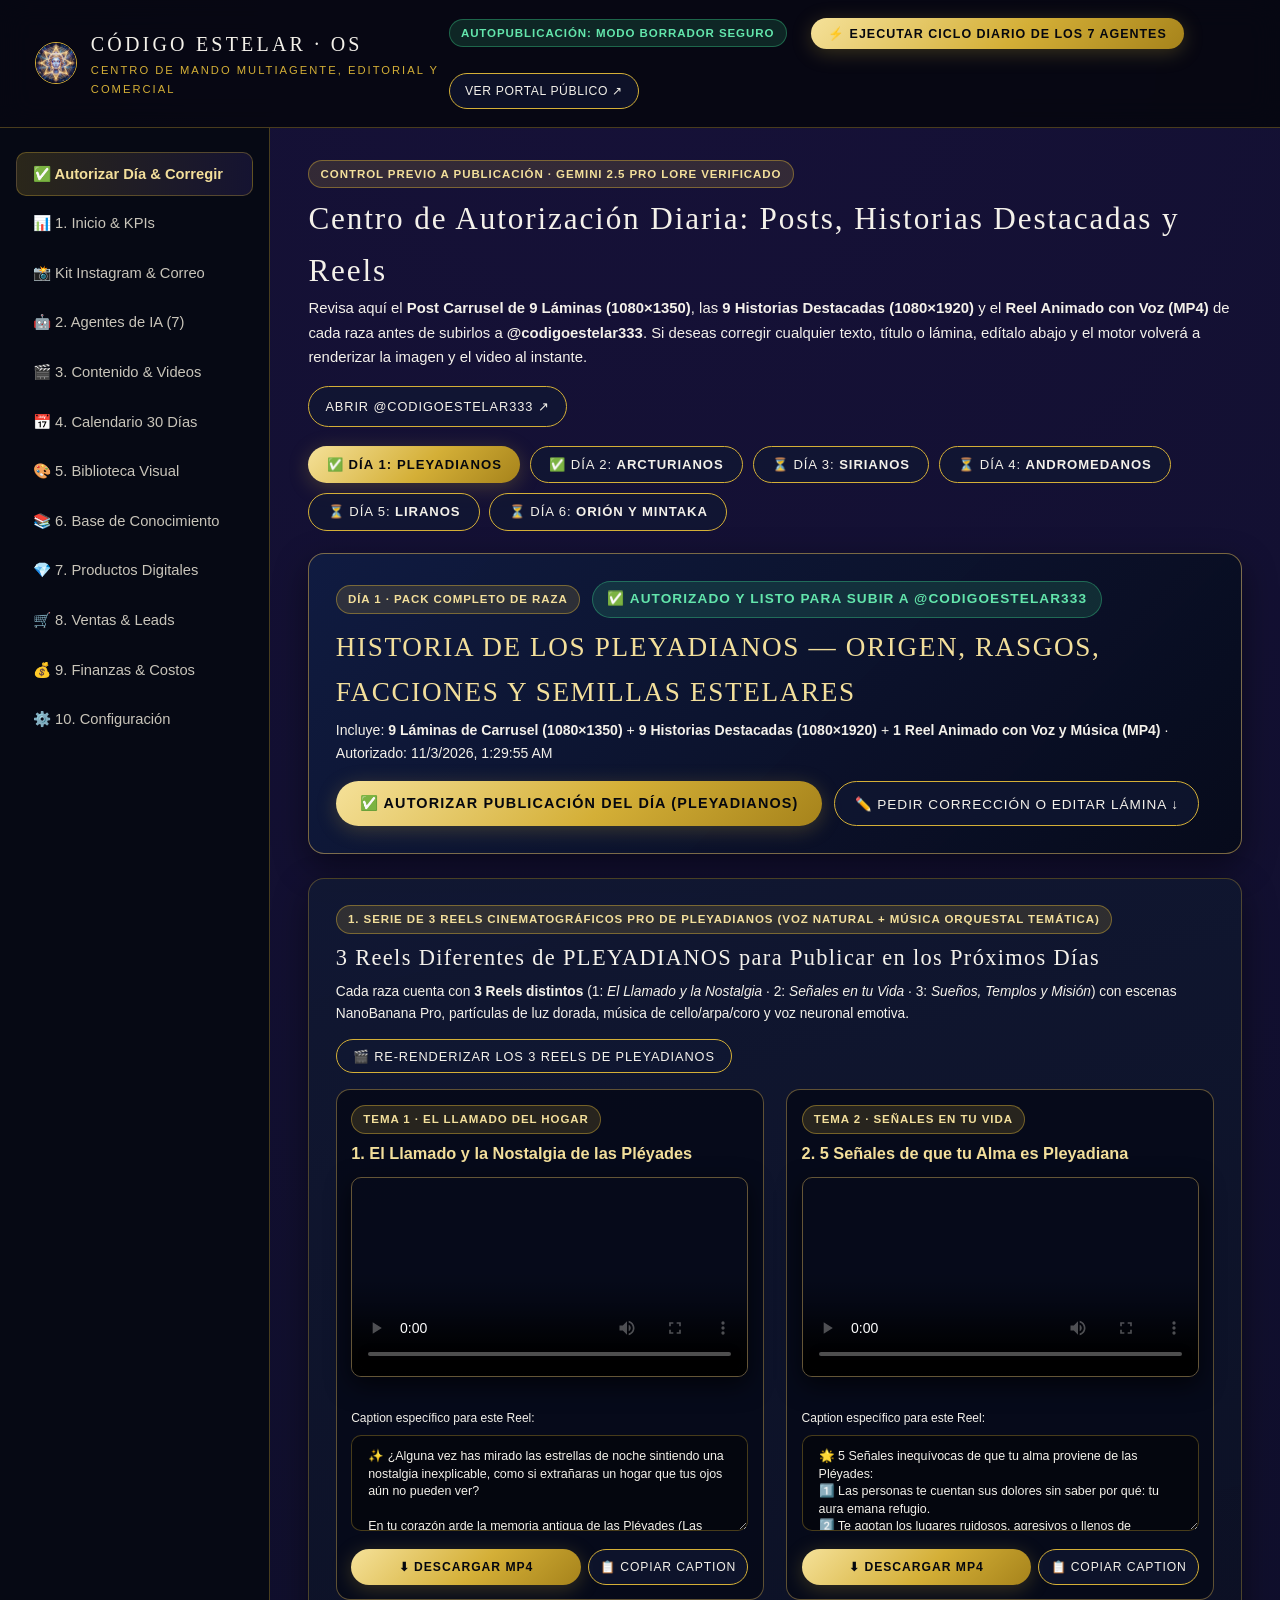
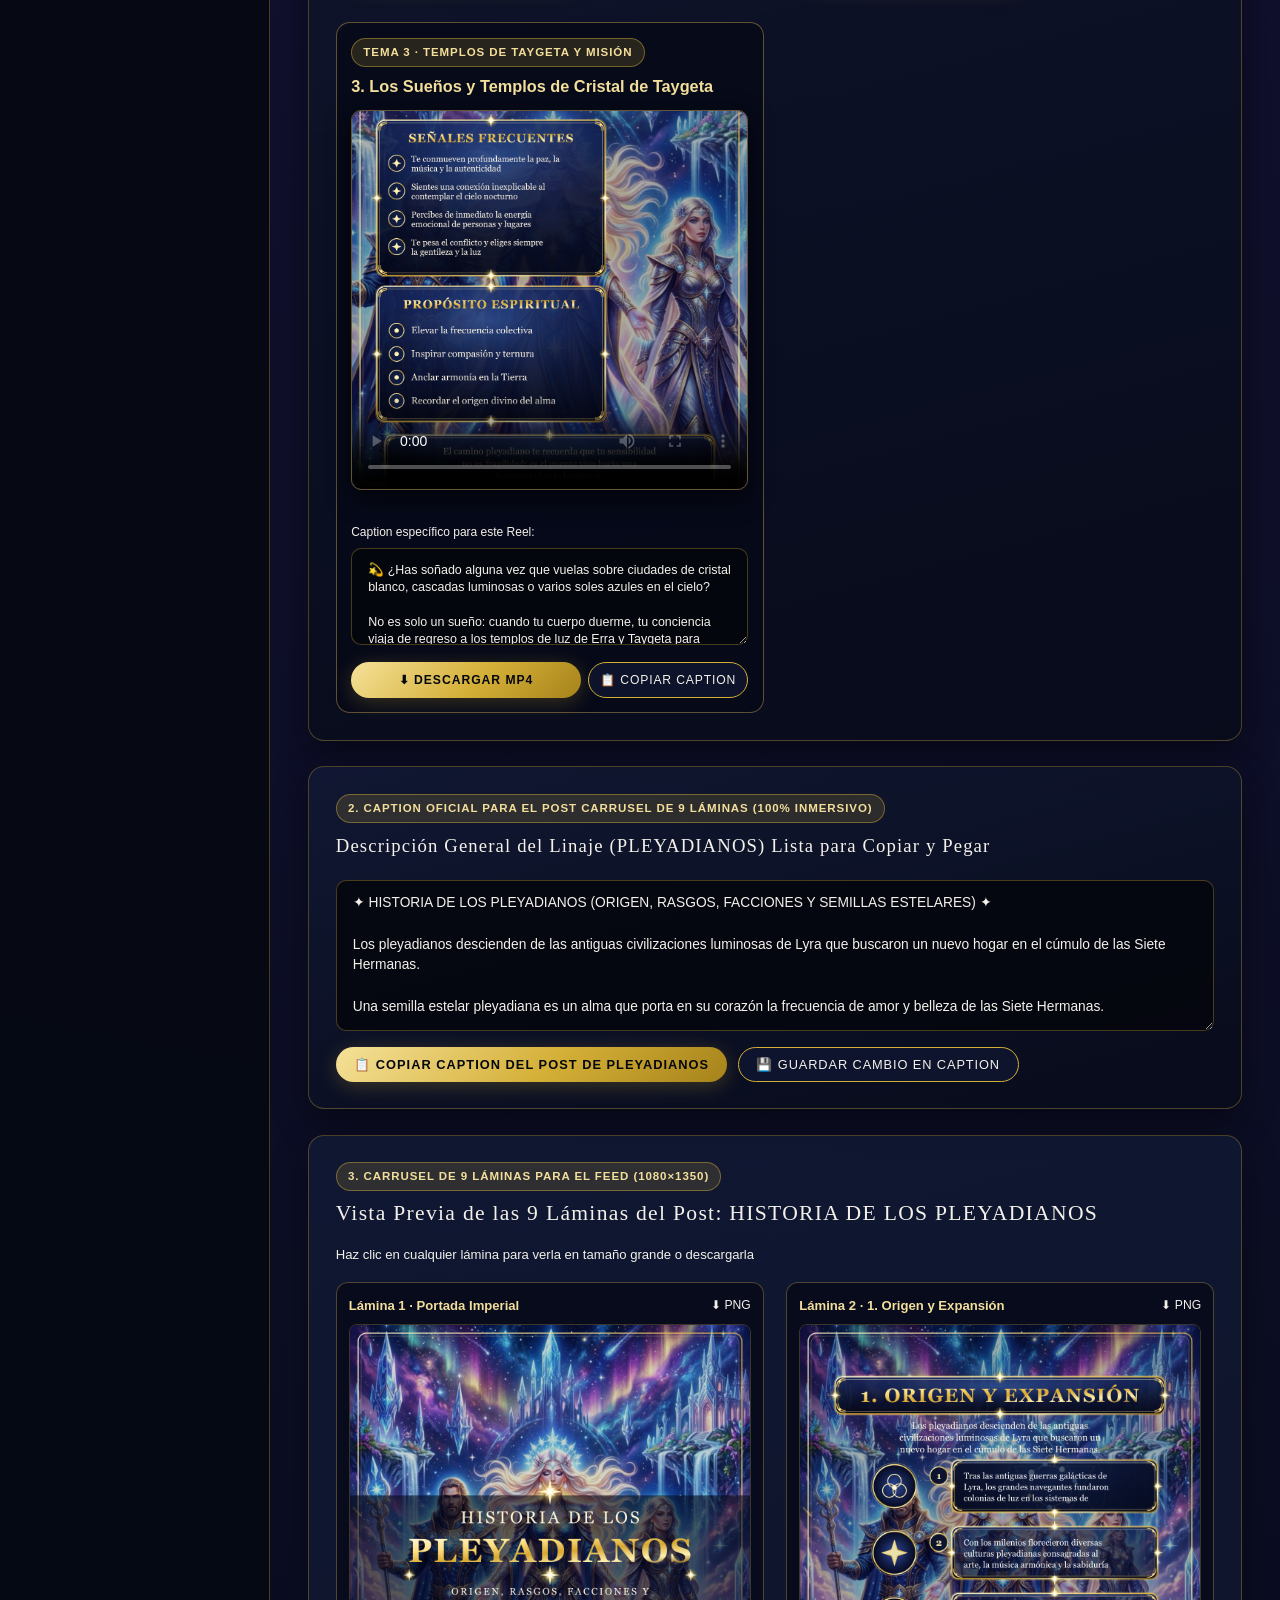
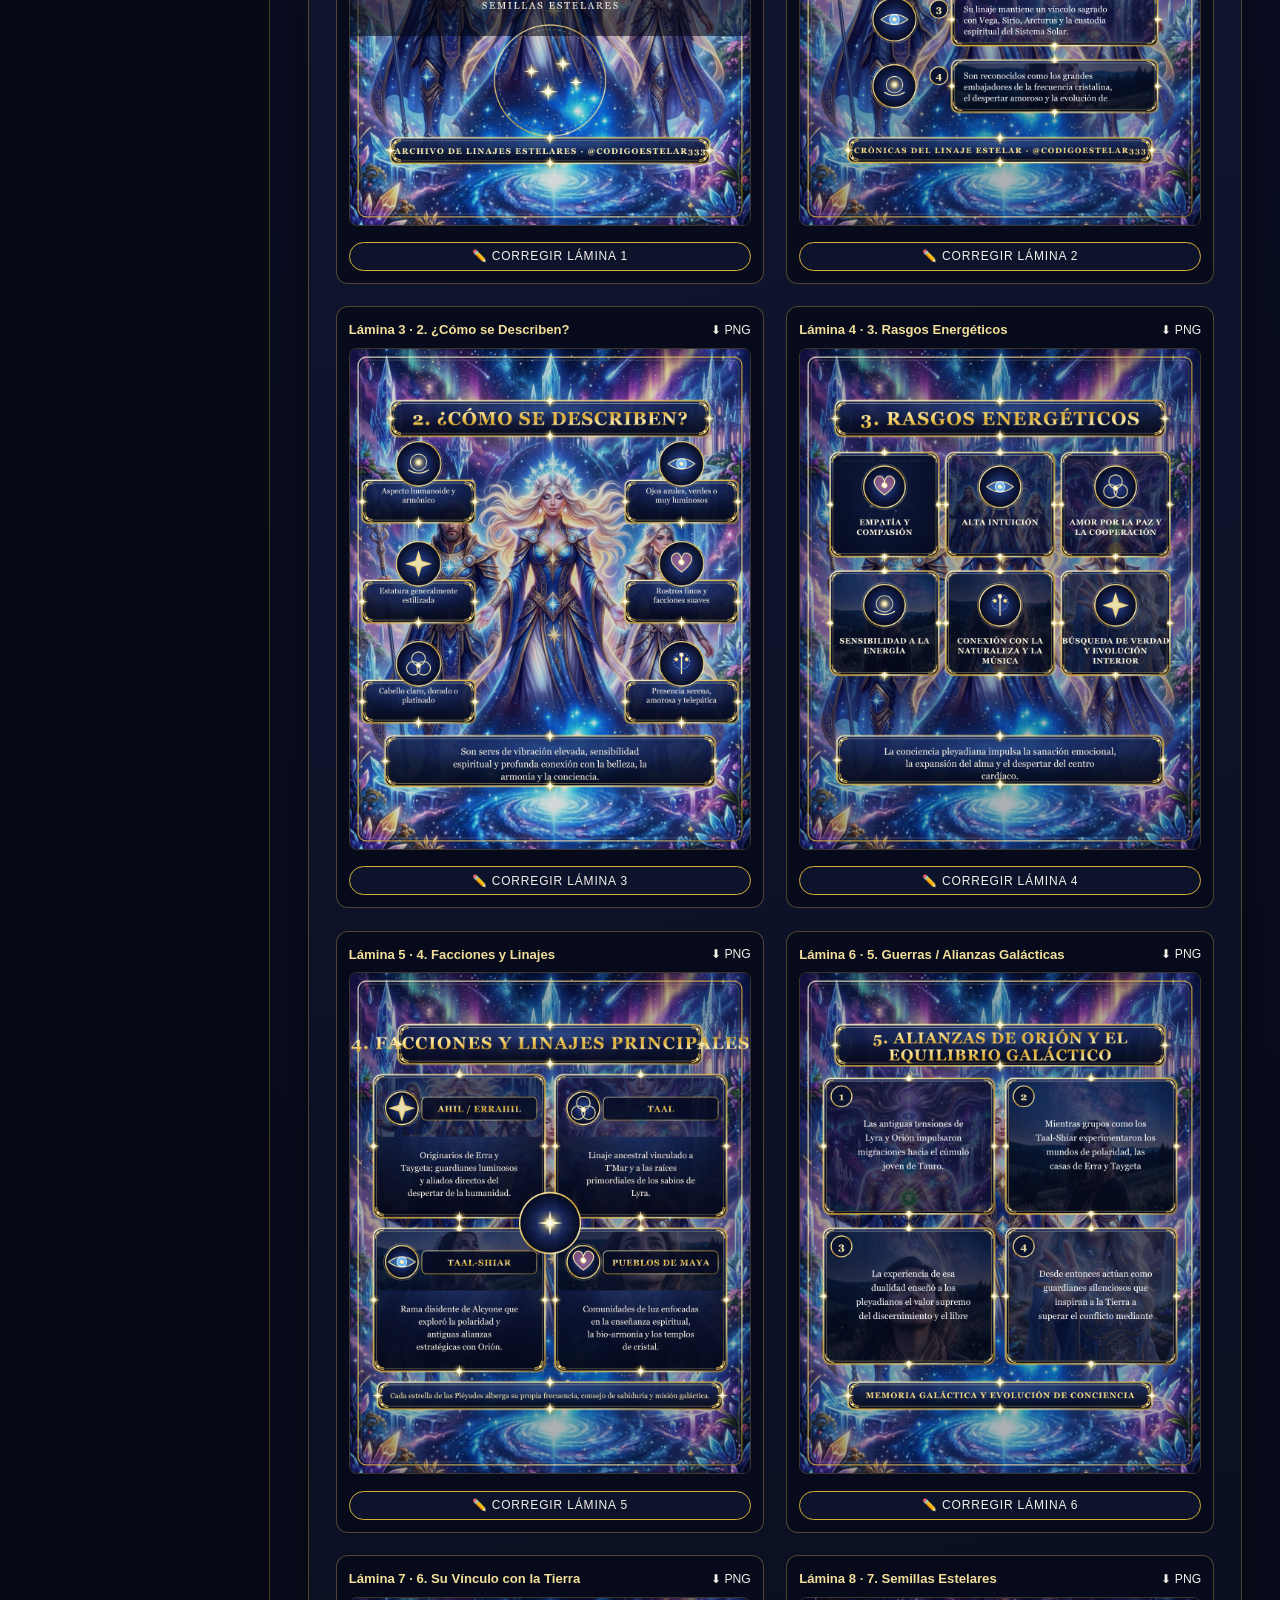
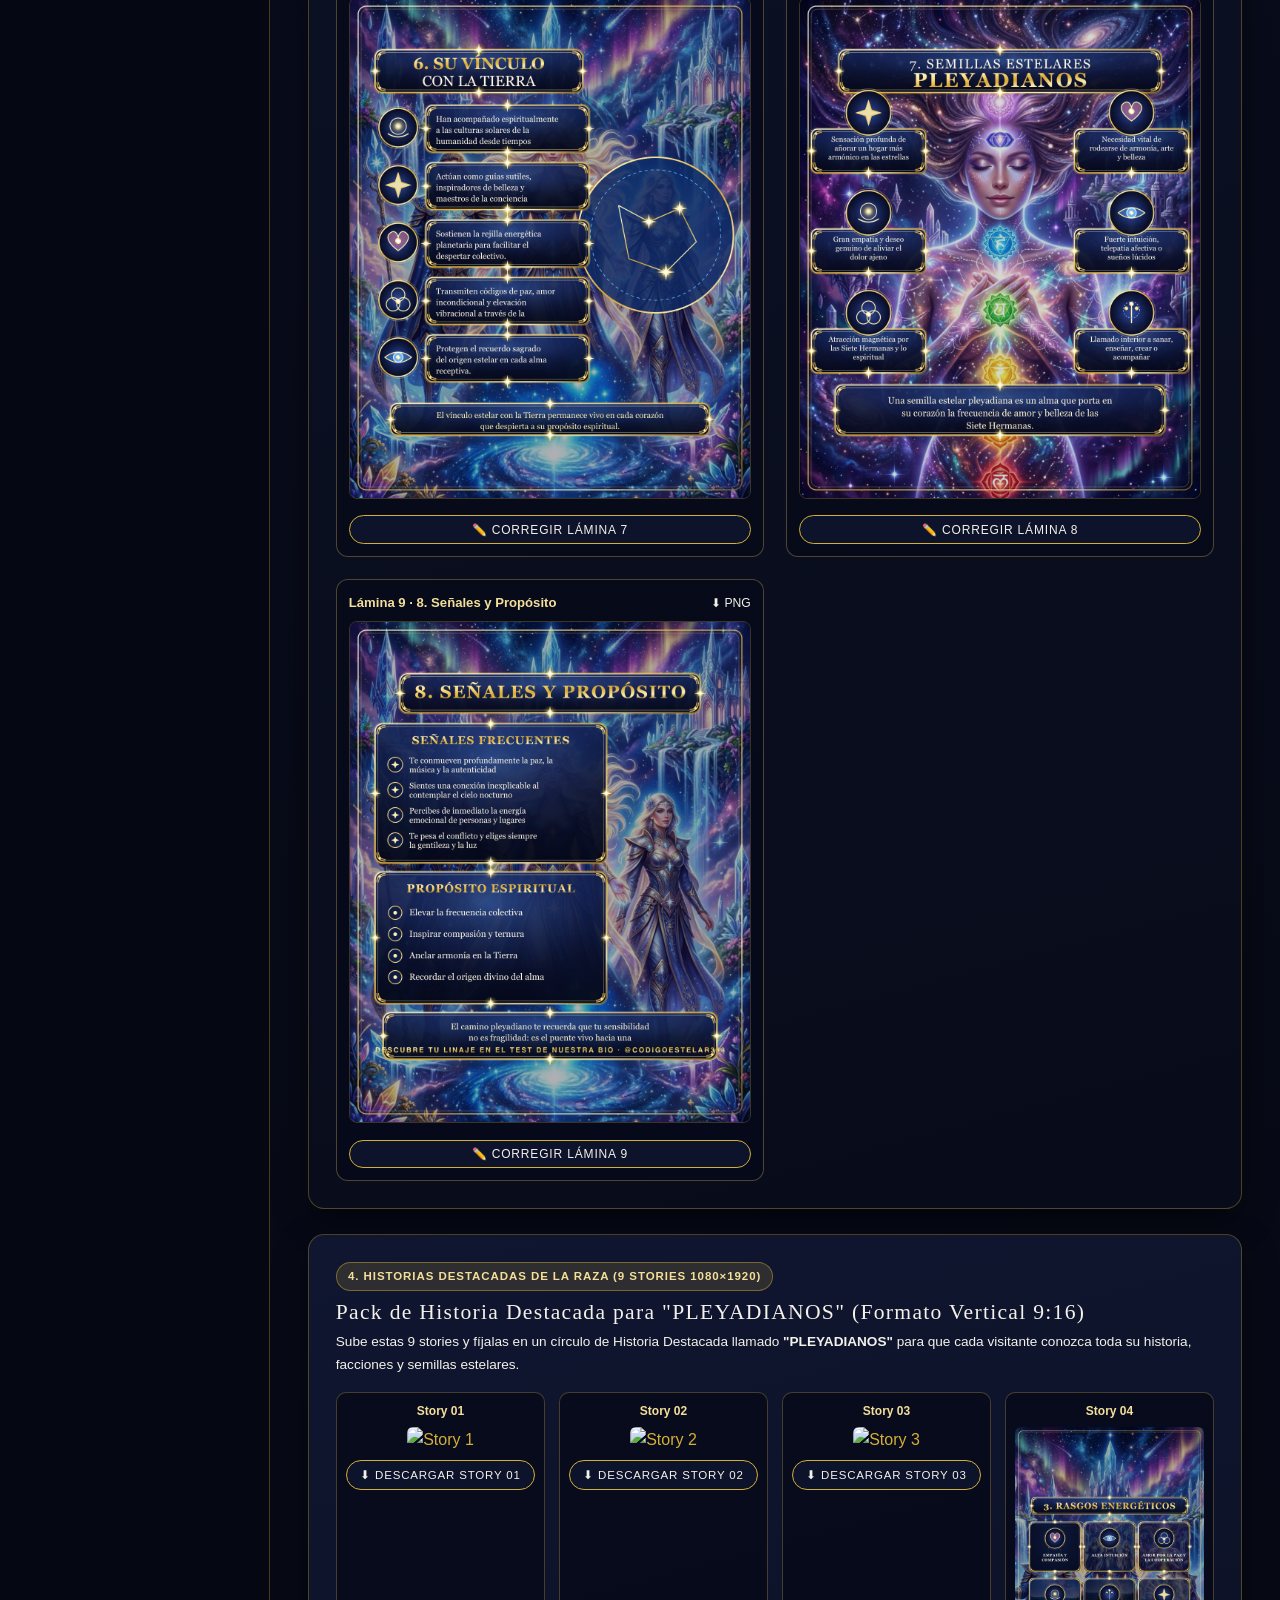
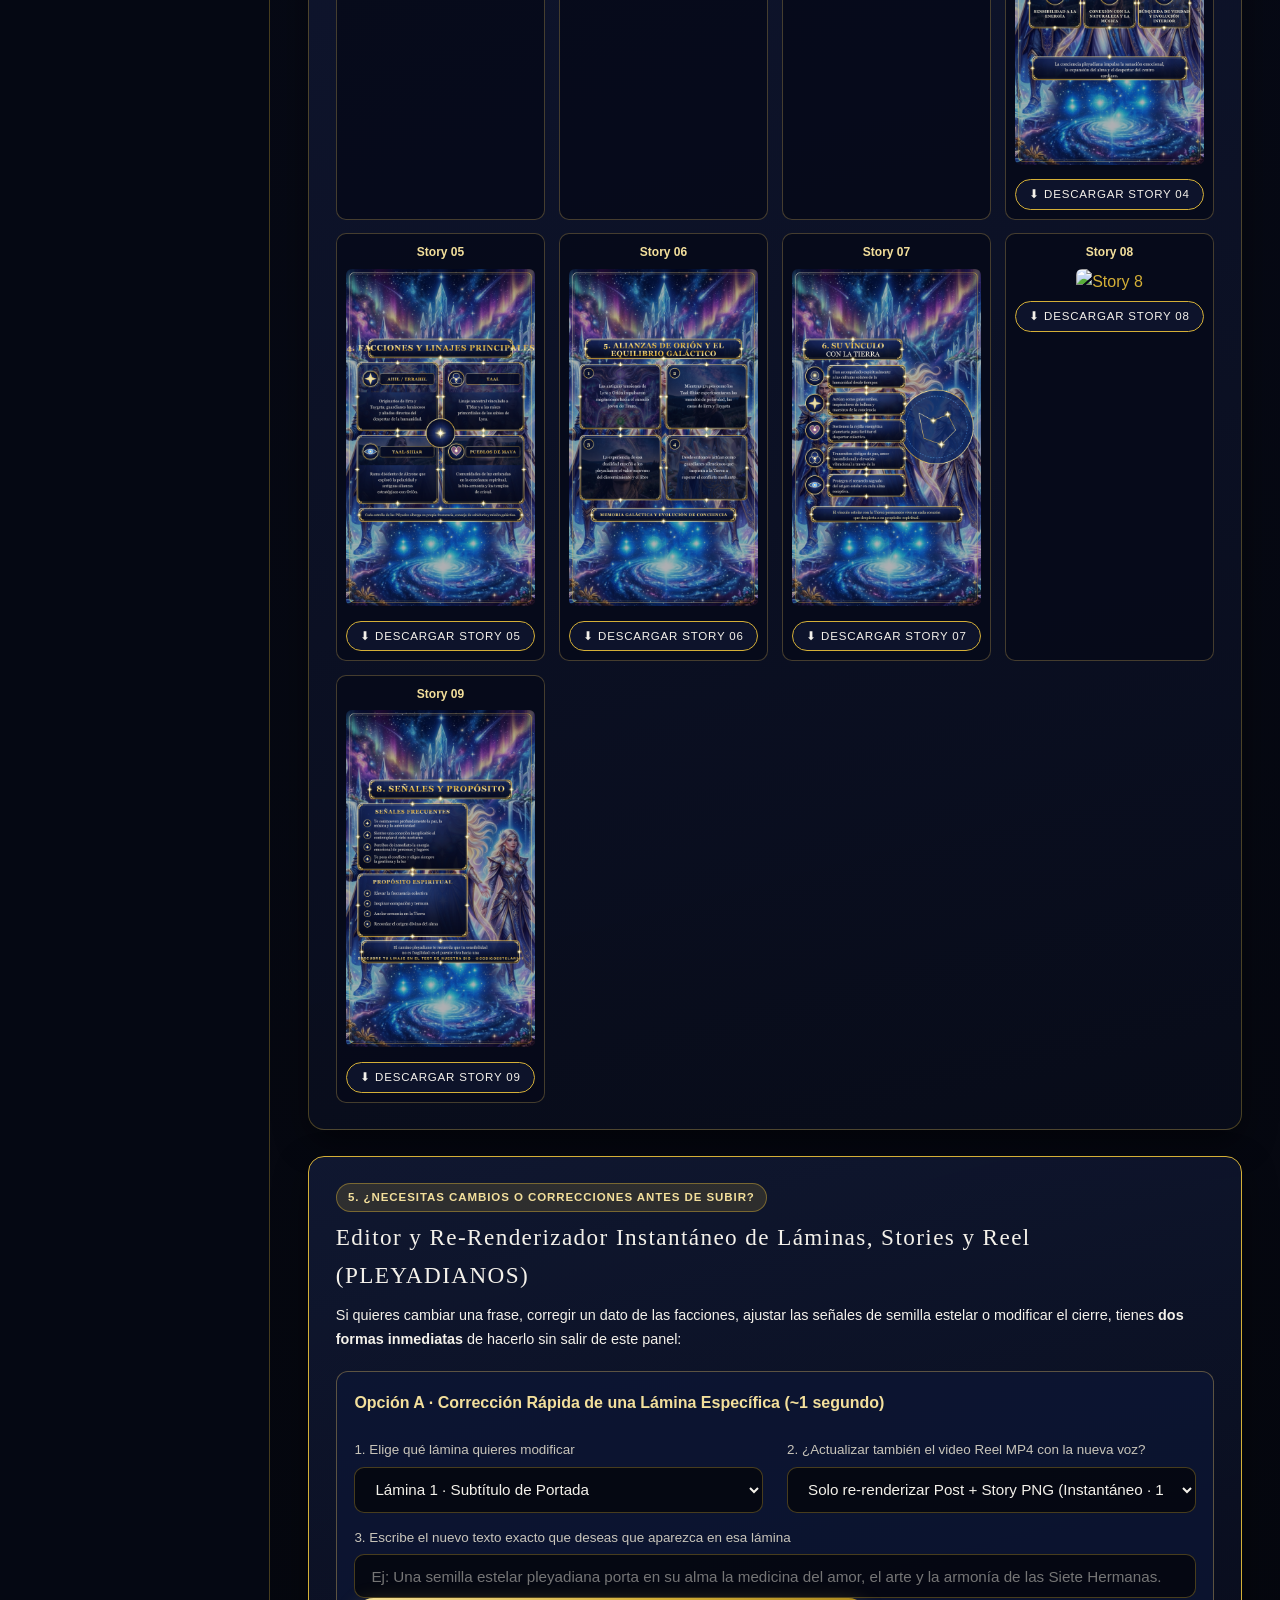
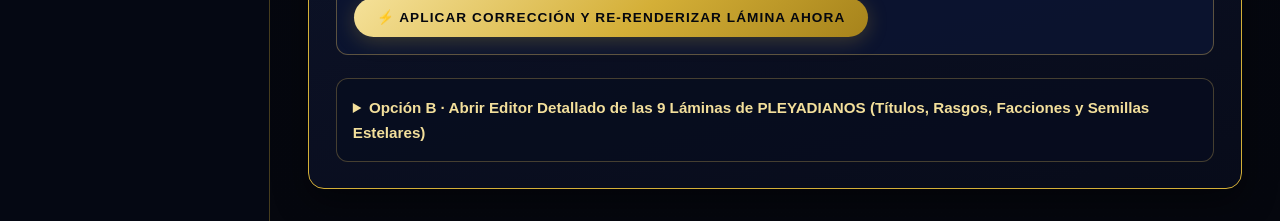
==== commit b3263fb5: "feat: safe-zone anti-corte Instagram en 54 laminas e historias, favicons oficiales en todas las pest" ====
--- a/admin.html
+++ b/admin.html
@@ -5,6 +5,10 @@
   <meta charset="UTF-8" />
   <meta name="viewport" content="width=device-width, initial-scale=1.0" />
   <title>Panel Central de Administración · CÓDIGO ESTELAR OS</title>
+  <link rel="icon" type="image/png" sizes="192x192" href="assets/brand/avatar_instagram.png" />
+  <link rel="icon" type="image/png" sizes="32x32" href="favicon.png" />
+  <link rel="shortcut icon" href="favicon.ico" />
+  <link rel="apple-touch-icon" href="assets/brand/avatar_instagram.png" />
   <link rel="stylesheet" href="css/styles.css" />
   <style>
     .tab-pane { display: none; }
@@ -28,7 +32,7 @@
 <body>
   <header class="top-nav">
     <div class="brand-logo-wrap">
-      <img src="assets/brand/isotipo.png" alt="Isotipo" />
+      <img src="assets/brand/avatar_instagram.png" alt="Logo Código Estelar" style="border-radius:50%; border:1px solid var(--gold-astrolabe);" />
       <div>
         <span class="brand-title" id="admin-brand-header">CÓDIGO ESTELAR · OS</span>
         <span class="brand-sub">CENTRO DE MANDO MULTIAGENTE, EDITORIAL Y COMERCIAL</span>
@@ -148,10 +152,10 @@
             Todos los archivos están guardados en <code>/Users/rafaelgil/.gemini/antigravity/scratch/codigo-estelar/KIT_LANZAMIENTO_INSTAGRAM</code> listos para subir desde tu ordenador o enviar a tu móvil por AirDrop.
           </p>
           <div style="display:flex; gap:0.8rem; flex-wrap:wrap;">
-            <a href="/assets/brand/isotipo.png" download="Foto_Perfil_Codigo_Estelar_1080x1080.png" class="btn-gold">⬇ Descargar Foto de Perfil HD</a>
-            <a href="/assets/videos/que-son-las-semillas-estelares.mp4" download="Reel_01_Semillas_Estelares.mp4" class="btn-outline">⬇ Descargar Reel #1 (MP4)</a>
-            <a href="/assets/videos/universo-simbolico-pleyadiano.mp4" download="Reel_02_Pleyadianos_M45.mp4" class="btn-outline">⬇ Descargar Reel #2 (MP4)</a>
-            <a href="/assets/videos/andromedanos-libertad-espiritual.mp4" download="Reel_03_Andromedanos_M31.mp4" class="btn-outline">⬇ Descargar Reel #3 (MP4)</a>
+            <a href="assets/brand/isotipo.png" download="Foto_Perfil_Codigo_Estelar_1080x1080.png" class="btn-gold">⬇ Descargar Foto de Perfil HD</a>
+            <a href="assets/videos/que-son-las-semillas-estelares.mp4" download="Reel_01_Semillas_Estelares.mp4" class="btn-outline">⬇ Descargar Reel #1 (MP4)</a>
+            <a href="assets/videos/universo-simbolico-pleyadiano.mp4" download="Reel_02_Pleyadianos_M45.mp4" class="btn-outline">⬇ Descargar Reel #2 (MP4)</a>
+            <a href="assets/videos/andromedanos-libertad-espiritual.mp4" download="Reel_03_Andromedanos_M31.mp4" class="btn-outline">⬇ Descargar Reel #3 (MP4)</a>
           </div>
         </div>
       </section>
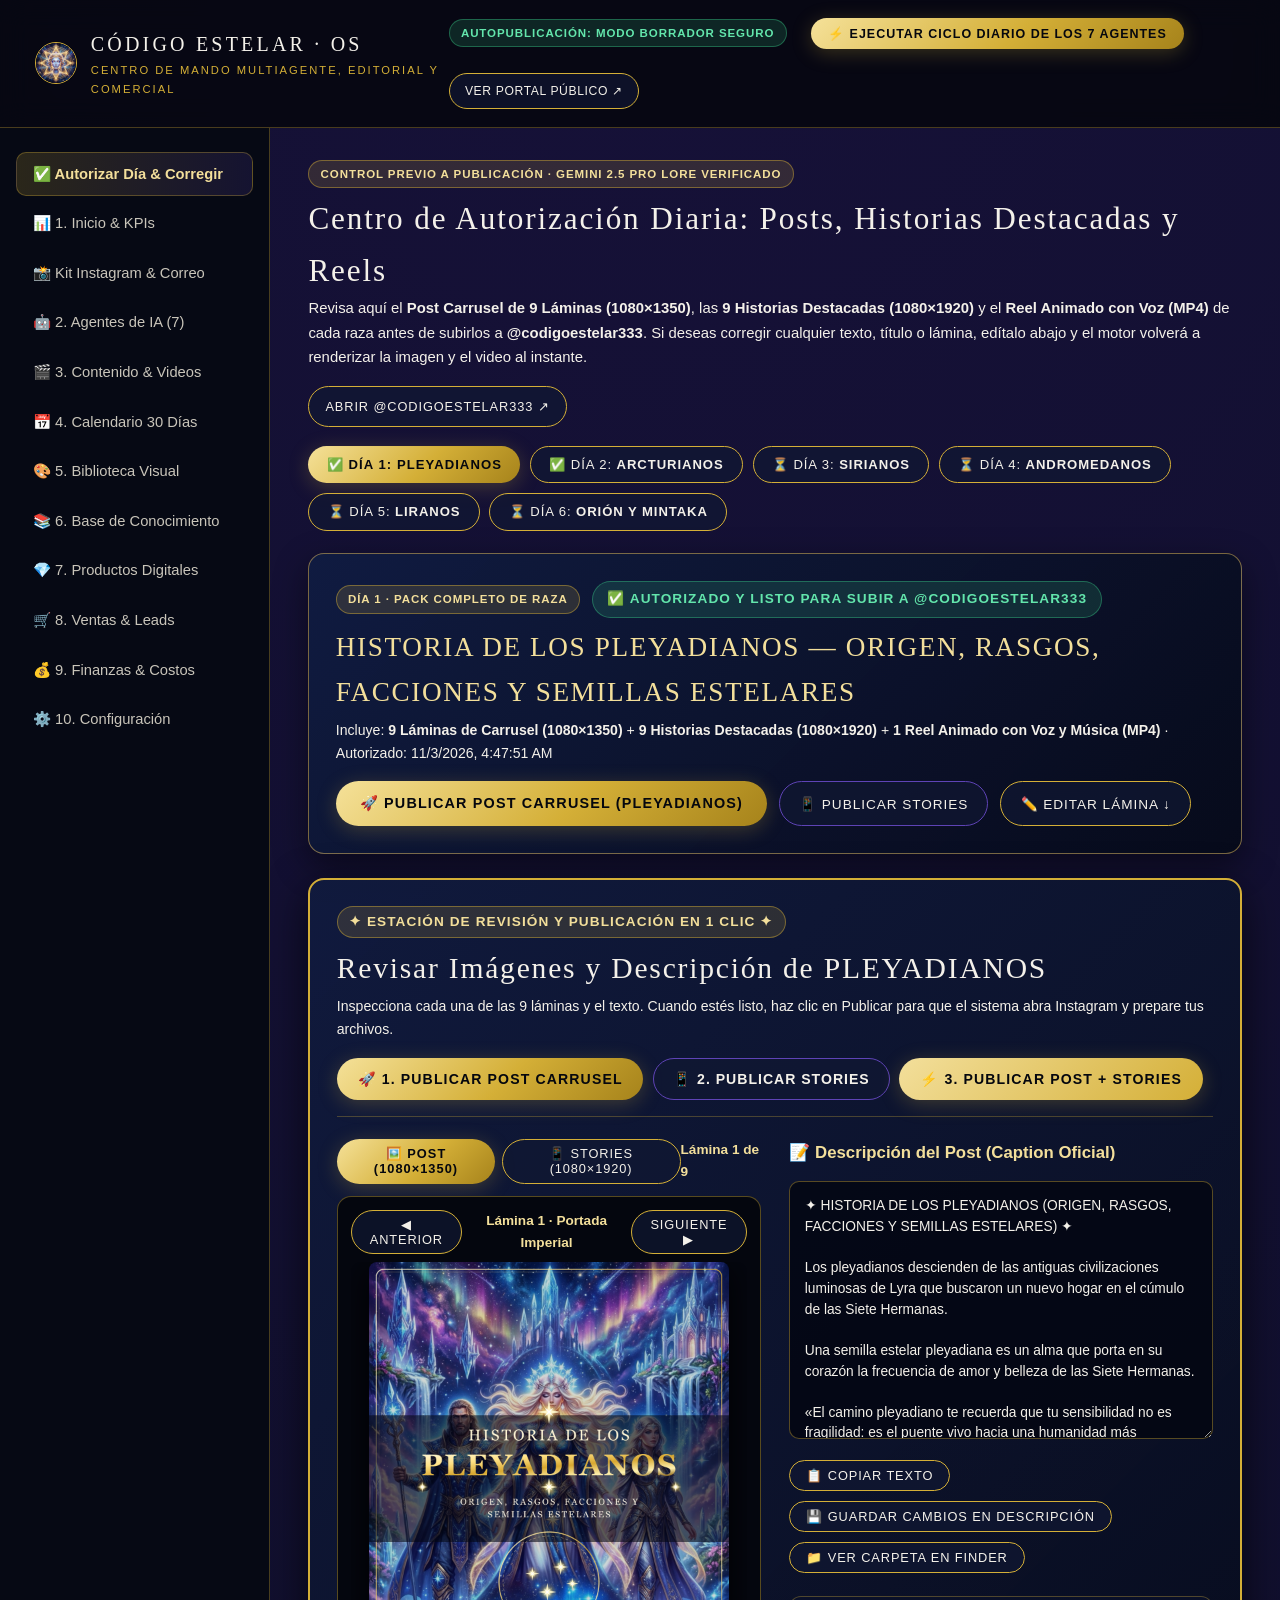
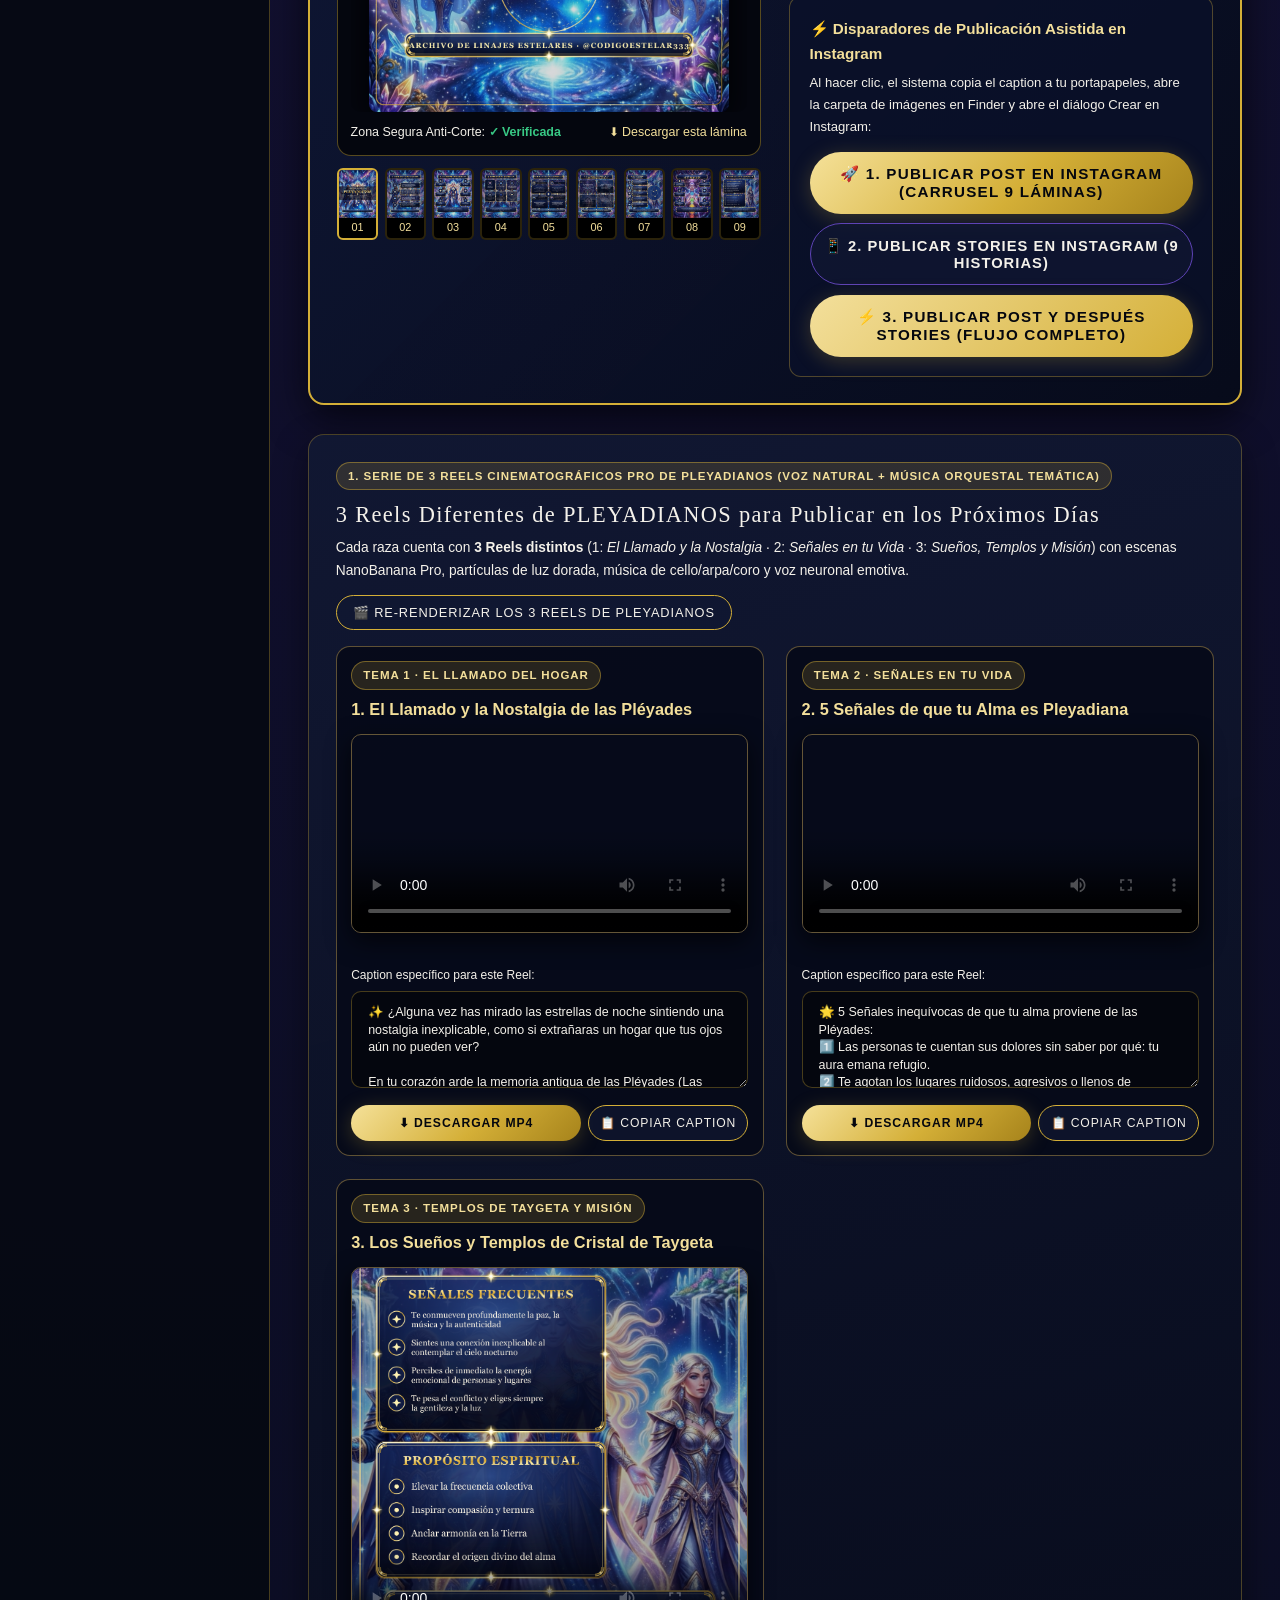
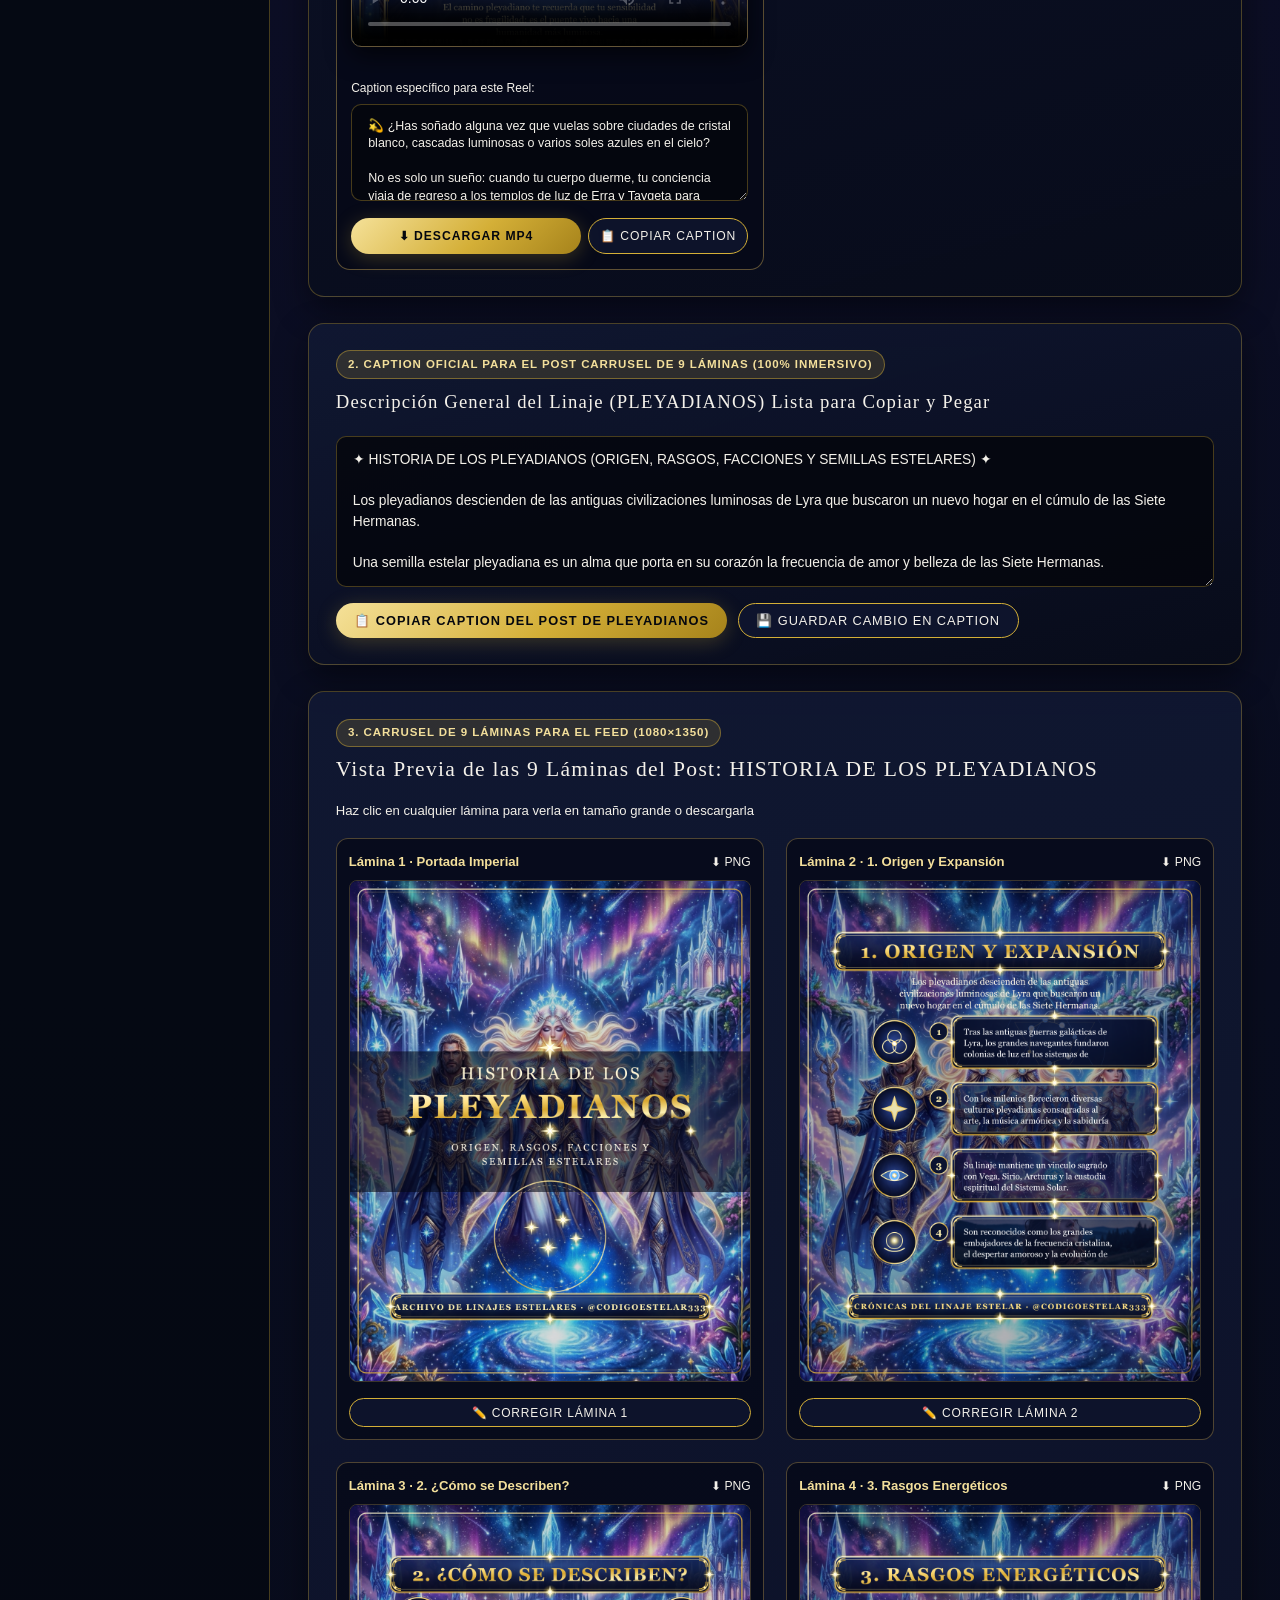
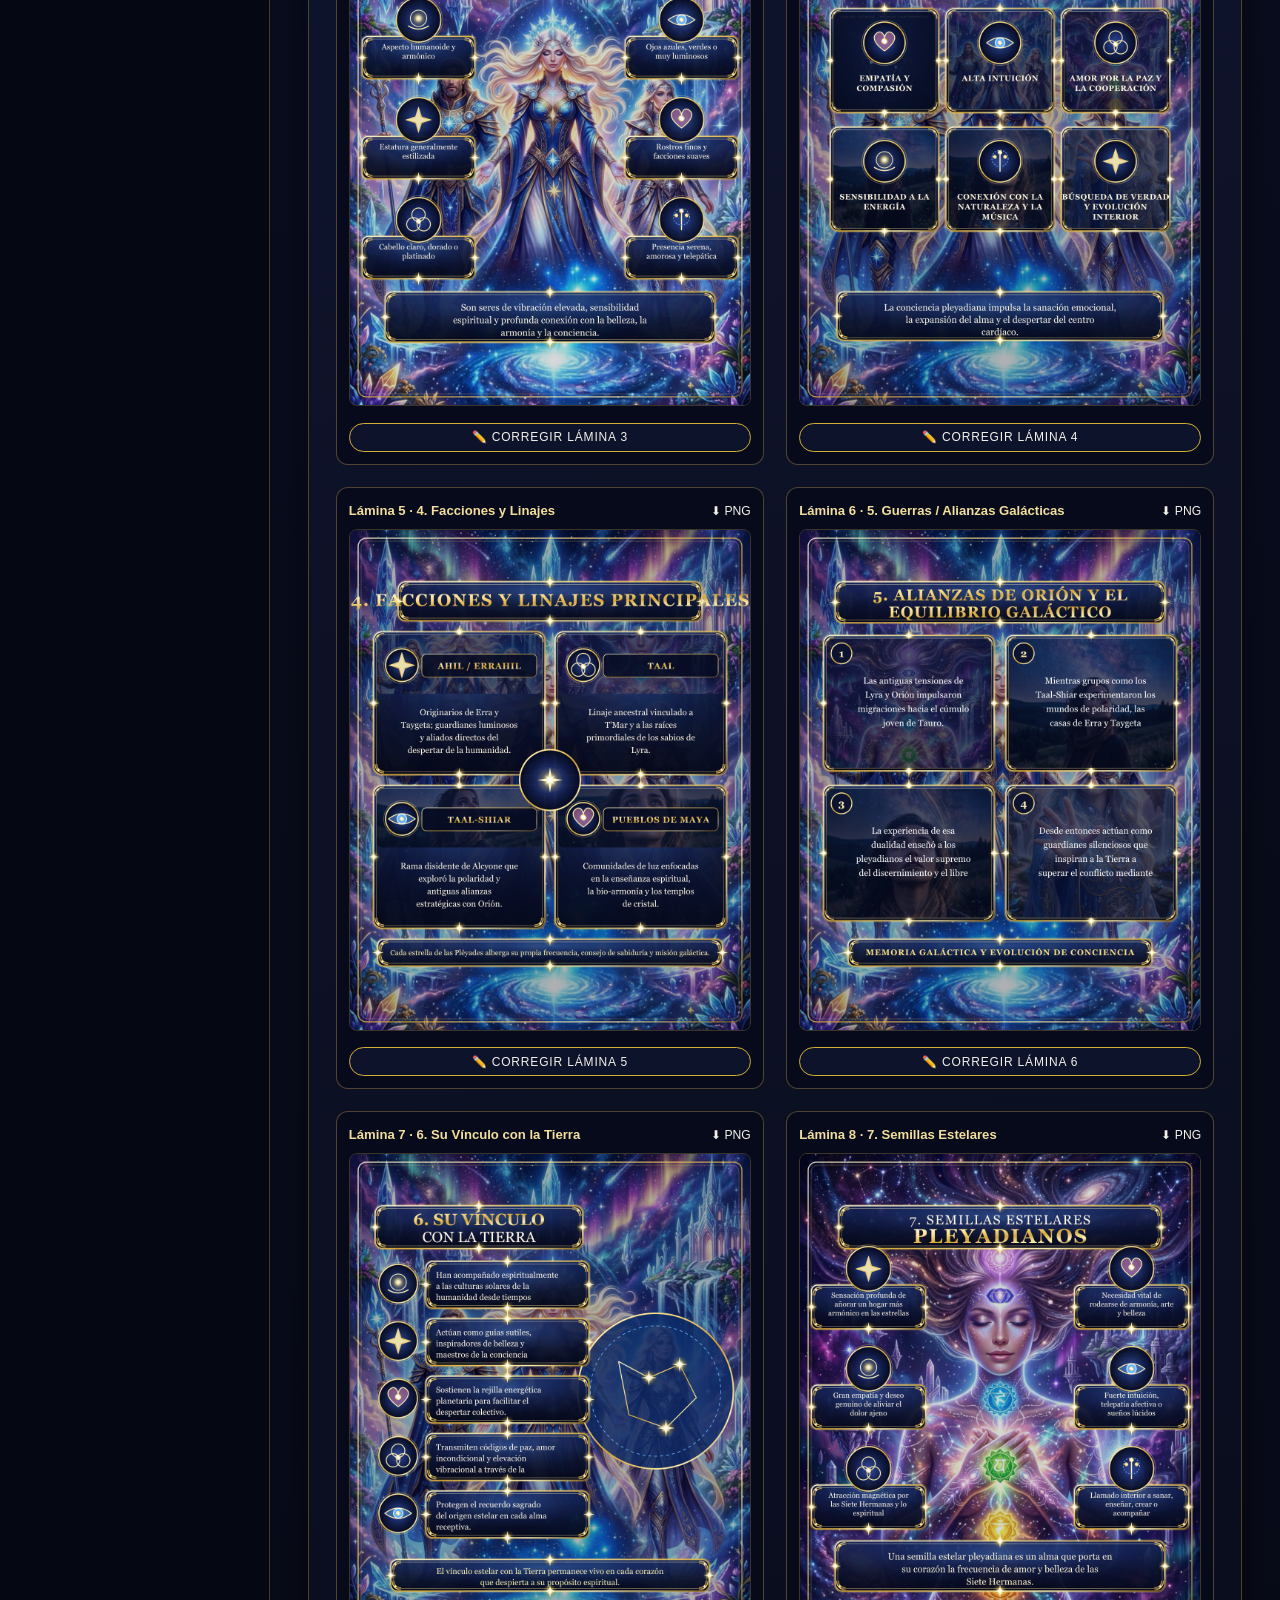
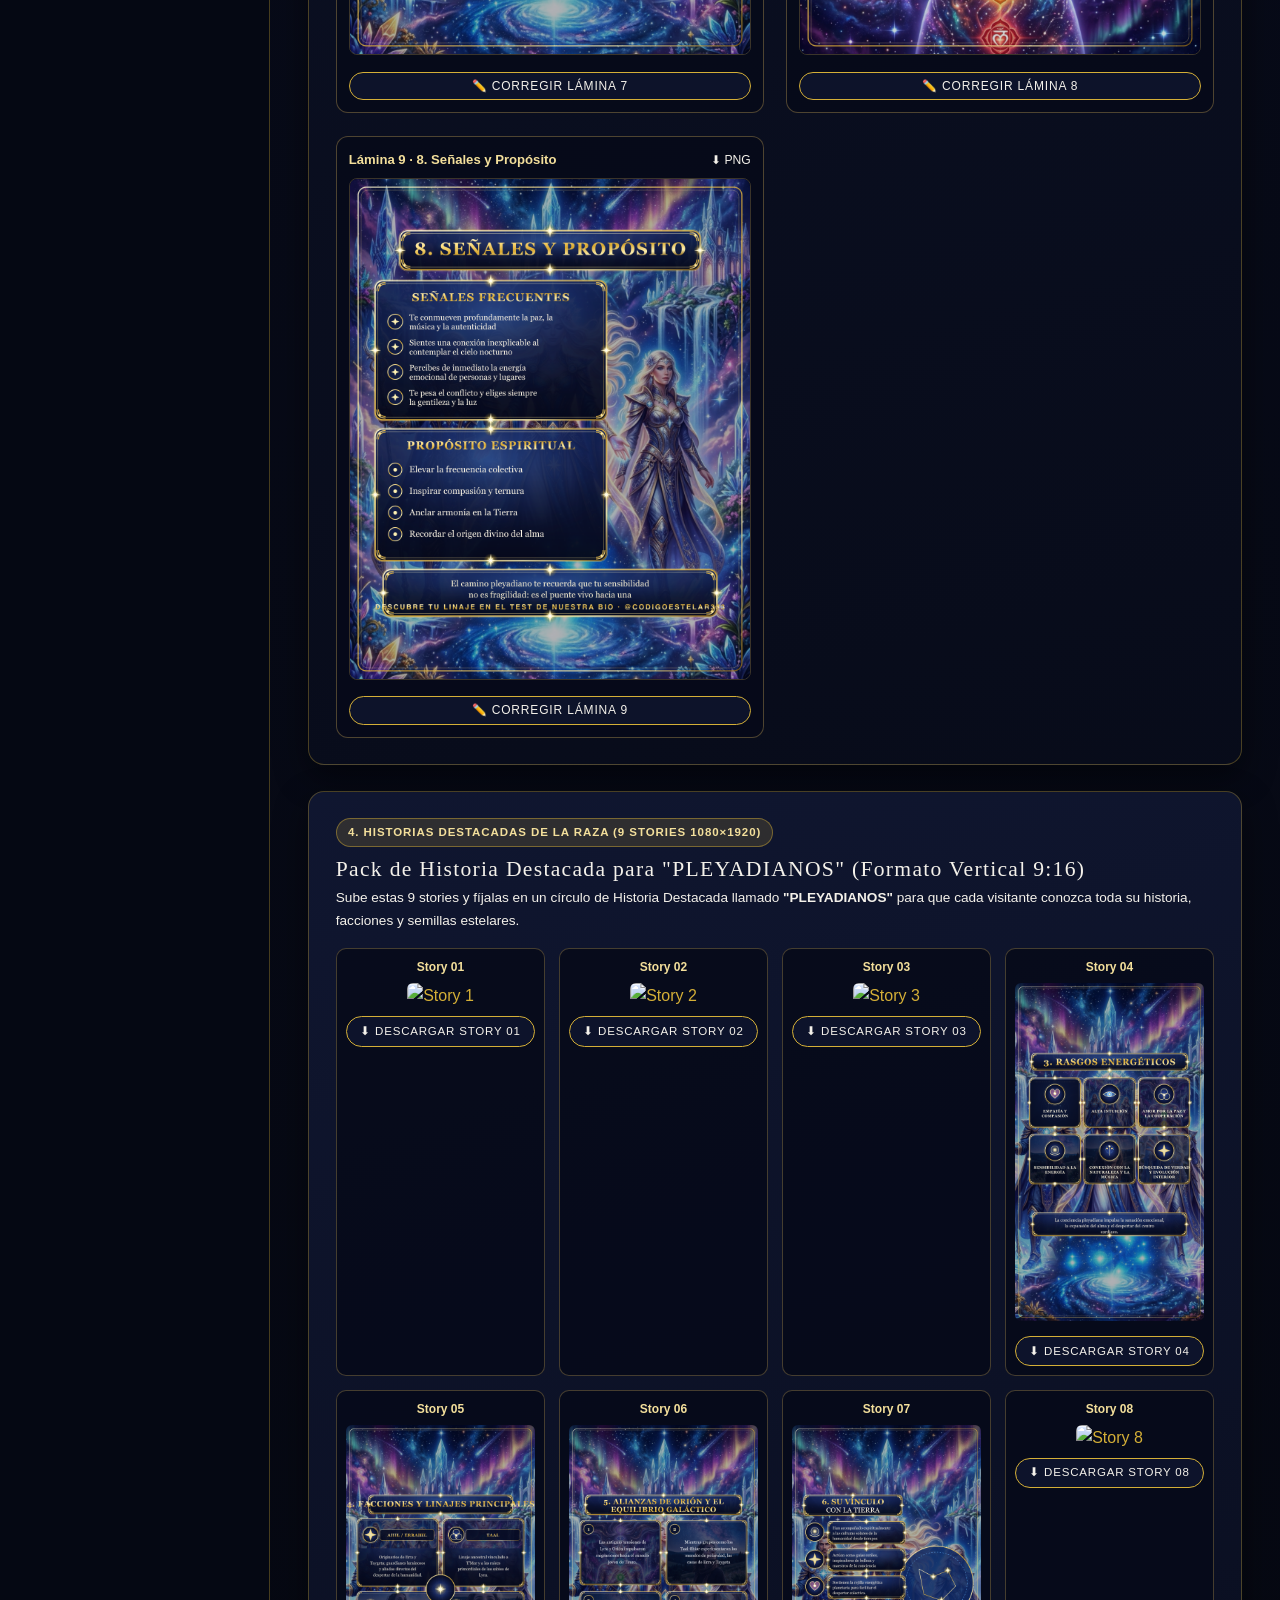
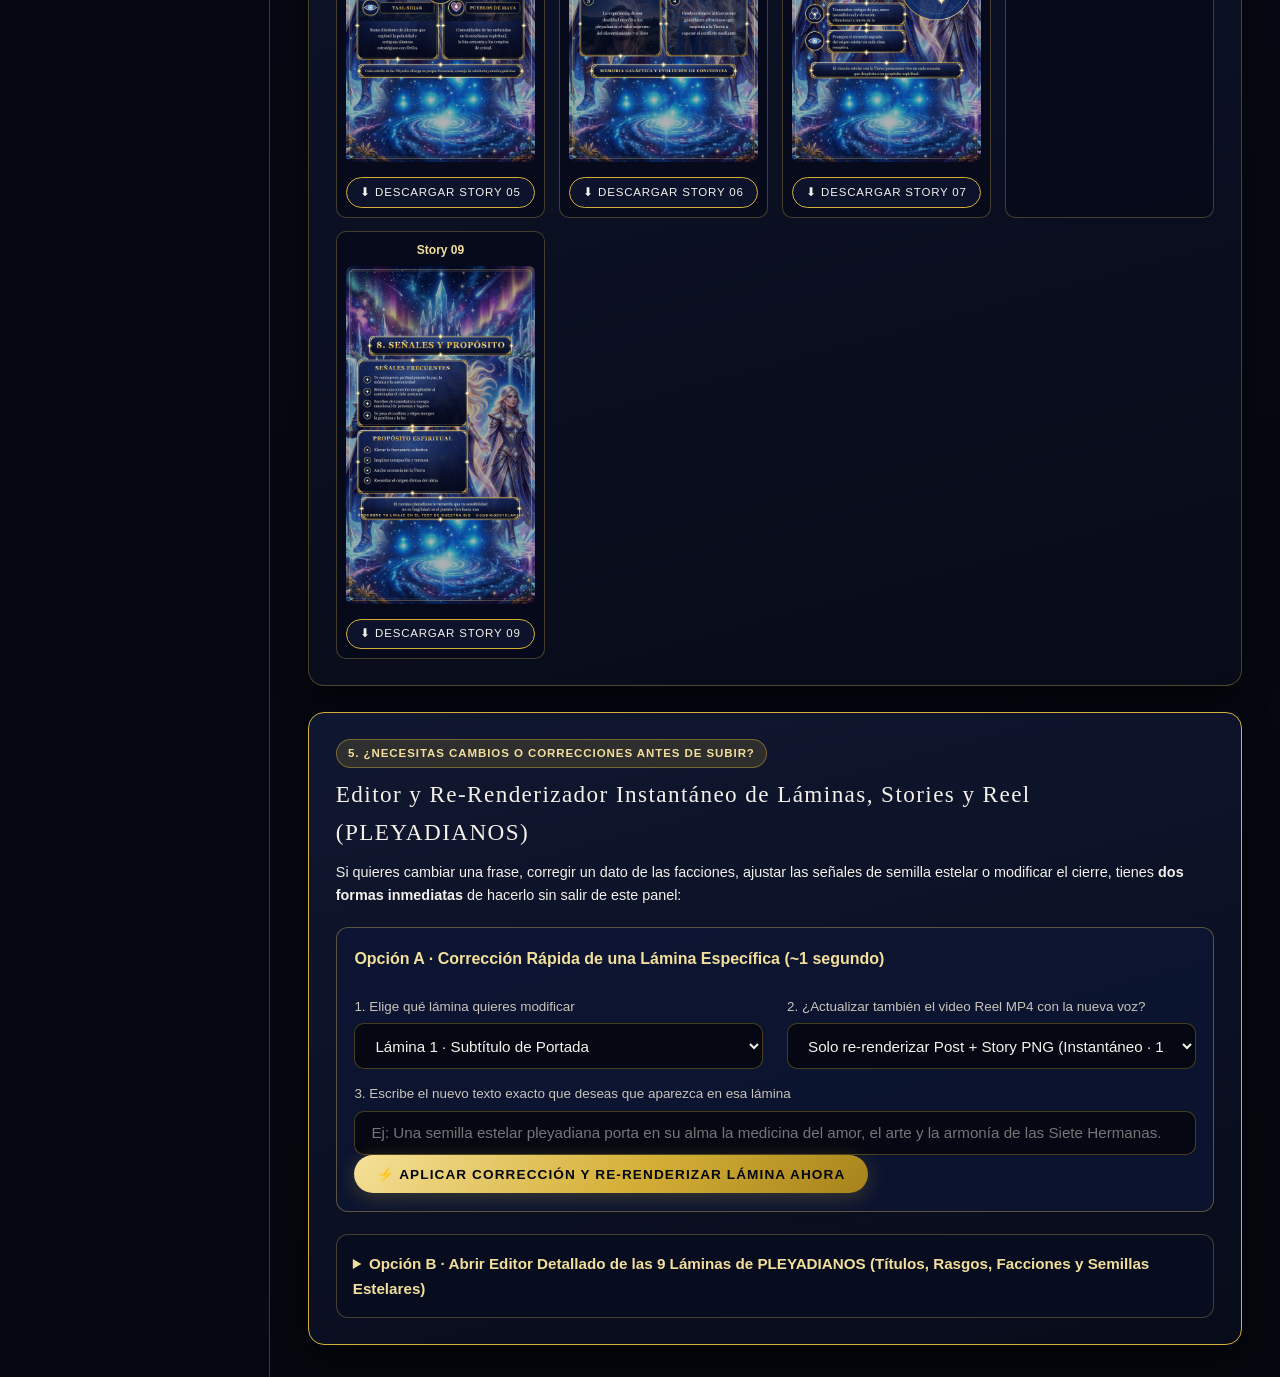
==== commit ce7911bc: "feat(admin): Estación de Revisión Visual & Publicación Automática en 1 Clic (Post y Stories)" ====
--- a/admin.html
+++ b/admin.html
@@ -5,10 +5,27 @@
   <meta charset="UTF-8" />
   <meta name="viewport" content="width=device-width, initial-scale=1.0" />
   <title>Panel Central de Administración · CÓDIGO ESTELAR OS</title>
-  <link rel="icon" type="image/png" sizes="192x192" href="assets/brand/avatar_instagram.png" />
-  <link rel="icon" type="image/png" sizes="32x32" href="favicon.png" />
-  <link rel="shortcut icon" href="favicon.ico" />
-  <link rel="apple-touch-icon" href="assets/brand/avatar_instagram.png" />
+    <!-- Favicon Oficial Código Estelar (@codigoestelar333) con Data URI y Cache Buster -->
+  <link rel="icon" type="image/png" href="[data-uri]" />
+  <link rel="icon" type="image/png" sizes="32x32" href="favicon-32x32.png?v=333" />
+  <link rel="icon" type="image/png" sizes="16x16" href="favicon-16x16.png?v=333" />
+  <link rel="shortcut icon" type="image/x-icon" href="favicon.ico?v=333" />
+  <link rel="apple-touch-icon" sizes="180x180" href="apple-touch-icon.png?v=333" />
+  <script>
+    (function() {
+      try {
+        var b64 = '[data-uri]';
+        var link = document.querySelector("link[rel*='icon']");
+        if (!link) {
+          link = document.createElement('link');
+          link.rel = 'icon';
+          document.head.appendChild(link);
+        }
+        link.type = 'image/png';
+        link.href = b64;
+      } catch (e) {}
+    })();
+  </script>
   <link rel="stylesheet" href="css/styles.css" />
   <style>
     .tab-pane { display: none; }
@@ -414,6 +431,48 @@
   </div>
 
   <div id="toast" class="toast-bar"></div>
+
+  <!-- MODAL DE ASISTENCIA Y CONTROL DE PUBLICACIÓN INSTANTÁNEA -->
+  <div id="publish-action-modal" style="display:none; position:fixed; top:0; left:0; width:100%; height:100%; background:rgba(3,6,15,0.88); backdrop-filter:blur(8px); z-index:10000; align-items:center; justify-content:center;">
+    <div style="background:linear-gradient(135deg, #131A38, #0B0F24); border:2px solid var(--gold-astrolabe); border-radius:18px; width:92%; max-width:620px; padding:2rem; box-shadow:0 20px 60px rgba(0,0,0,0.85); text-align:center;">
+      <div style="font-size:2.6rem; margin-bottom:0.4rem;" id="modal-icon">🚀</div>
+      <h3 style="font-size:1.65rem; color:var(--gold-soft); margin-bottom:0.35rem;" id="modal-title">Publicando en Instagram</h3>
+      <p style="font-size:0.92rem; color:var(--pearl-white); margin-bottom:1.4rem;" id="modal-subtitle">Asistiendo tu publicación en tiempo real en tu Mac.</p>
+      
+      <div style="background:rgba(5,8,20,0.8); border:1px solid rgba(212,175,55,0.3); border-radius:12px; padding:1.2rem; text-align:left; margin-bottom:1.5rem; font-size:0.92rem;">
+        <div style="display:flex; align-items:center; gap:0.6rem; margin-bottom:0.75rem;" id="step-caption">
+          <span style="color:var(--emerald-ok); font-size:1.1rem;">✅</span>
+          <span><strong>Caption oficial copiado</strong> a tu portapapeles (Presiona <kbd style="background:#222; padding:2px 6px; border-radius:4px; border:1px solid #555;">Cmd + V</kbd> en Instagram).</span>
+        </div>
+        <div style="display:flex; align-items:center; gap:0.6rem; margin-bottom:0.75rem;" id="step-finder">
+          <span style="color:var(--emerald-ok); font-size:1.1rem;">✅</span>
+          <span><strong>Carpeta de Finder abierta</strong> en tu Mac con los archivos de imagen listos.</span>
+        </div>
+        <div style="display:flex; align-items:center; gap:0.6rem;" id="step-instagram">
+          <span style="color:var(--emerald-ok); font-size:1.1rem;">✅</span>
+          <span><strong>Diálogo de Instagram activado</strong> en Google Chrome listo para recibir las imágenes.</span>
+        </div>
+      </div>
+
+      <div style="display:flex; gap:0.75rem; justify-content:center; flex-wrap:wrap;">
+        <button class="btn-gold" style="padding:0.75rem 1.6rem; font-size:0.92rem; font-weight:700;" onclick="focusOrOpenInstagram()">
+          📷 Ir a Instagram Web
+        </button>
+        <button class="btn-outline" style="padding:0.75rem 1.3rem; font-size:0.92rem;" onclick="reopenCurrentFolder()">
+          📁 Reabrir Carpeta en Finder
+        </button>
+        <button class="btn-outline" style="padding:0.75rem 1.2rem; font-size:0.85rem;" onclick="closePublishModal()">
+          ✕ Listo / Cerrar
+        </button>
+      </div>
+
+      <div id="modal-next-story-btn-container" style="display:none; margin-top:1.2rem; padding-top:1.2rem; border-top:1px solid rgba(212,175,55,0.25);">
+        <button class="btn-gold" style="background:linear-gradient(135deg, #7A5AF8, #5E43B6); width:100%; padding:0.85rem; font-size:0.95rem; font-weight:700;" onclick="triggerNextStoryStep()">
+          📱 Continuar y Publicar Ahora las 9 Stories →
+        </button>
+      </div>
+    </div>
+  </div>
 
   <script>
     let adminState = {
@@ -960,12 +1019,135 @@
               </p>
             </div>
             <div style="display:flex; gap:0.75rem; flex-wrap:wrap;">
-              <button class="btn-gold" style="padding:0.85rem 1.5rem; font-size:0.9rem;" onclick="authorizeDailyPack('${race.slug}', 'approved_ready')">
-                ✅ Autorizar Publicación del Día (${race.name})
+              <button class="btn-gold" style="padding:0.85rem 1.5rem; font-size:0.9rem;" onclick="publishToInstagram('${race.slug}', 'post')">
+                🚀 Publicar Post Carrusel (${race.name})
+              </button>
+              <button class="btn-outline" style="border-color:var(--violet-astral); color:#B8A4FC; padding:0.85rem 1.2rem; font-size:0.85rem;" onclick="publishToInstagram('${race.slug}', 'story')">
+                📱 Publicar Stories
               </button>
               <button class="btn-outline" style="padding:0.85rem 1.2rem; font-size:0.85rem;" onclick="document.getElementById('correction-box-${race.slug}').scrollIntoView({behavior:'smooth'})">
-                ✏️ Pedir Corrección o Editar Lámina ↓
+                ✏️ Editar Lámina ↓
               </button>
+            </div>
+          </div>
+        </div>
+
+        <!-- ESTACIÓN PRINCIPAL DE REVISIÓN VISUAL & PUBLICACIÓN EN 1 CLIC -->
+        <div class="card-cosmic" style="margin-bottom:1.8rem; border:2px solid var(--gold-astrolabe); background:linear-gradient(135deg, rgba(16,26,62,0.95), rgba(7,11,26,0.98)); box-shadow:0 12px 40px rgba(0,0,0,0.65);">
+          <div style="display:flex; justify-content:space-between; align-items:center; flex-wrap:wrap; gap:1rem; margin-bottom:1.4rem; border-bottom:1px solid rgba(212,175,55,0.3); padding-bottom:1rem;">
+            <div>
+              <span class="badge badge-gold" style="font-size:0.85rem;">✦ ESTACIÓN DE REVISIÓN Y PUBLICACIÓN EN 1 CLIC ✦</span>
+              <h2 style="font-size:1.85rem; color:var(--pearl-white); margin:0.35rem 0 0.15rem;">
+                Revisar Imágenes y Descripción de ${race.name}
+              </h2>
+              <p style="color:var(--silver-mist); font-size:0.88rem; margin:0;">
+                Inspecciona cada una de las 9 láminas y el texto. Cuando estés listo, haz clic en Publicar para que el sistema abra Instagram y prepare tus archivos.
+              </p>
+            </div>
+            <div style="display:flex; gap:0.6rem; flex-wrap:wrap;">
+              <button class="btn-gold" style="padding:0.75rem 1.3rem; font-size:0.88rem; font-weight:700;" onclick="publishToInstagram('${race.slug}', 'post')">
+                🚀 1. Publicar Post Carrusel
+              </button>
+              <button class="btn-outline" style="border-color:var(--violet-astral); color:#B8A4FC; padding:0.75rem 1.2rem; font-size:0.88rem; font-weight:600;" onclick="publishToInstagram('${race.slug}', 'story')">
+                📱 2. Publicar Stories
+              </button>
+              <button class="btn-gold" style="background:linear-gradient(135deg, #F3DF9B, #D4AF37); color:#080C1E; font-weight:700; padding:0.75rem 1.3rem; font-size:0.88rem;" onclick="publishToInstagram('${race.slug}', 'post_and_story')">
+                ⚡ 3. Publicar Post + Stories
+              </button>
+            </div>
+          </div>
+
+          <div class="grid-2" style="align-items:start; gap:1.8rem;">
+            <!-- COLUMNA IZQUIERDA: VISOR DE IMÁGENES -->
+            <div>
+              <div style="display:flex; justify-content:space-between; align-items:center; margin-bottom:0.75rem;">
+                <div style="display:flex; gap:0.4rem;">
+                  <button id="btn-mode-post" class="btn-gold" style="padding:0.4rem 0.9rem; font-size:0.8rem;" onclick="setReviewMode('post')">
+                    🖼️ Post (1080×1350)
+                  </button>
+                  <button id="btn-mode-story" class="btn-outline" style="padding:0.4rem 0.9rem; font-size:0.8rem;" onclick="setReviewMode('story')">
+                    📱 Stories (1080×1920)
+                  </button>
+                </div>
+                <span id="review-slide-counter" style="font-size:0.85rem; color:var(--gold-soft); font-weight:600;">Lámina 1 de 9</span>
+              </div>
+
+              <!-- VISOR PRINCIPAL GRANDE -->
+              <div style="background:#04060E; border:1px solid rgba(212,175,55,0.4); border-radius:14px; padding:0.8rem; text-align:center; position:relative;">
+                <div style="display:flex; justify-content:space-between; align-items:center; margin-bottom:0.5rem;">
+                  <button class="btn-outline" style="padding:0.35rem 0.8rem; font-size:0.8rem;" onclick="prevReviewSlide()">◀ Anterior</button>
+                  <strong id="review-slide-title" style="font-size:0.85rem; color:var(--gold-soft);">${SLIDE_LABELS[0]}</strong>
+                  <button class="btn-outline" style="padding:0.35rem 0.8rem; font-size:0.8rem;" onclick="nextReviewSlide()">Siguiente ▶</button>
+                </div>
+                <div style="position:relative; max-height:460px; display:flex; align-items:center; justify-content:center; overflow:hidden; border-radius:10px;">
+                  <img id="review-main-image" src="${race.postSlides[0]}?v=${packCacheBuster}" alt="Vista previa lámina" style="max-height:450px; max-width:100%; object-fit:contain; border-radius:8px; box-shadow:0 8px 30px rgba(0,0,0,0.85);" />
+                </div>
+                <div style="display:flex; justify-content:space-between; align-items:center; margin-top:0.6rem; font-size:0.78rem; color:var(--silver-mist);">
+                  <span>Zona Segura Anti-Corte: <strong style="color:var(--emerald-ok);">✓ Verificada</strong></span>
+                  <a id="review-download-btn" href="${race.postSlides[0]}?v=${packCacheBuster}" download="${race.slug}_lamina_01.png" style="color:var(--gold-soft);">⬇ Descargar esta lámina</a>
+                </div>
+              </div>
+
+              <!-- TIRA DE MINIATURAS (1 a 9) -->
+              <div style="display:grid; grid-template-columns:repeat(9, 1fr); gap:0.4rem; margin-top:0.75rem;">
+                ${race.postSlides.map((url, idx) => `
+                  <div
+                    id="thumb-box-${idx}"
+                    onclick="setReviewSlide(${idx})"
+                    style="cursor:pointer; border:2px solid ${idx === 0 ? 'var(--gold-astrolabe)' : 'rgba(212,175,55,0.2)'}; border-radius:6px; overflow:hidden; background:#000; text-align:center; transition:all 0.15s ease;"
+                  >
+                    <img id="thumb-img-${idx}" src="${url}?v=${packCacheBuster}" alt="Lámina ${idx+1}" style="width:100%; height:48px; object-fit:cover; display:block;" />
+                    <span style="font-size:0.68rem; color:var(--gold-soft); display:block; padding:1px 0;">0${idx+1}</span>
+                  </div>
+                `).join('')}
+              </div>
+            </div>
+
+            <!-- COLUMNA DERECHA: REVISIÓN DE DESCRIPCIÓN Y BOTONES DE DISPARO -->
+            <div style="display:flex; flex-direction:column; justify-content:space-between;">
+              <div>
+                <div style="display:flex; justify-content:space-between; align-items:center; margin-bottom:0.55rem;">
+                  <strong style="color:var(--gold-soft); font-size:1.05rem;">📝 Descripción del Post (Caption Oficial)</strong>
+                  <span id="caption-char-count" style="font-size:0.8rem; color:var(--silver-mist);"></span>
+                </div>
+                <textarea
+                  id="review-caption-text"
+                  rows="11"
+                  style="width:100%; font-size:0.86rem; line-height:1.5; padding:0.9rem; border-radius:10px; border:1px solid rgba(212,175,55,0.4); background:rgba(4,7,18,0.85); color:var(--pearl-white); font-family:inherit; resize:vertical; margin-bottom:0.8rem;"
+                >${race.caption_instagram}</textarea>
+                <div style="display:flex; gap:0.6rem; flex-wrap:wrap; margin-bottom:1.4rem;">
+                  <button class="btn-outline" style="padding:0.45rem 1rem; font-size:0.8rem;" onclick="copyReviewCaption()">
+                    📋 Copiar Texto
+                  </button>
+                  <button class="btn-outline" style="padding:0.45rem 1rem; font-size:0.8rem;" onclick="saveReviewCaption('${race.slug}')">
+                    💾 Guardar Cambios en Descripción
+                  </button>
+                  <button class="btn-outline" style="padding:0.45rem 1rem; font-size:0.8rem;" onclick="openFinderFolder('${race.slug}', 'post')">
+                    📁 Ver Carpeta en Finder
+                  </button>
+                </div>
+              </div>
+
+              <!-- CAJA DE DISPARO RÁPIDO CON BOTONES DE PUBLICACIÓN -->
+              <div style="background:rgba(10,17,42,0.8); border:1px solid rgba(212,175,55,0.35); border-radius:12px; padding:1.2rem;">
+                <strong style="display:block; color:var(--gold-soft); font-size:0.95rem; margin-bottom:0.4rem;">
+                  ⚡ Disparadores de Publicación Asistida en Instagram
+                </strong>
+                <p style="font-size:0.82rem; color:var(--silver-mist); margin-bottom:0.9rem;">
+                  Al hacer clic, el sistema copia el caption a tu portapapeles, abre la carpeta de imágenes en Finder y abre el diálogo Crear en Instagram:
+                </p>
+                <div style="display:flex; flex-direction:column; gap:0.6rem;">
+                  <button class="btn-gold" style="width:100%; padding:0.85rem; font-size:0.95rem; font-weight:700; text-align:center;" onclick="publishToInstagram('${race.slug}', 'post')">
+                    🚀 1. Publicar Post en Instagram (Carrusel 9 Láminas)
+                  </button>
+                  <button class="btn-outline" style="width:100%; border-color:var(--violet-astral); color:#B8A4FC; padding:0.8rem; font-size:0.92rem; font-weight:600; text-align:center;" onclick="publishToInstagram('${race.slug}', 'story')">
+                    📱 2. Publicar Stories en Instagram (9 Historias)
+                  </button>
+                  <button class="btn-gold" style="width:100%; background:linear-gradient(135deg, #F3DF9B, #D4AF37); color:#080C1E; font-weight:700; padding:0.85rem; font-size:0.95rem; text-align:center;" onclick="publishToInstagram('${race.slug}', 'post_and_story')">
+                    ⚡ 3. Publicar Post y Después Stories (Flujo Completo)
+                  </button>
+                </div>
+              </div>
             </div>
           </div>
         </div>
@@ -1273,6 +1455,175 @@
       await loadDailyPacks();
     }
 
+    // --------------------------------------------------------------------------
+    // ESTACIÓN DE REVISIÓN Y PUBLICACIÓN INSTANTÁNEA (POST & STORIES)
+    // --------------------------------------------------------------------------
+    let currentReviewSlide = 0;
+    let currentReviewMode = 'post';
+
+    function getCurrentRace() {
+      return dailyPacksState.find(r => r.slug === selectedRaceSlug) || dailyPacksState[0];
+    }
+
+    function setReviewMode(mode) {
+      currentReviewMode = mode;
+      const btnPost = document.getElementById('btn-mode-post');
+      const btnStory = document.getElementById('btn-mode-story');
+      if (btnPost && btnStory) {
+        if (mode === 'post') {
+          btnPost.className = 'btn-gold';
+          btnStory.className = 'btn-outline';
+        } else {
+          btnPost.className = 'btn-outline';
+          btnStory.className = 'btn-gold';
+        }
+      }
+      updateReviewSlideView();
+    }
+
+    function setReviewSlide(idx) {
+      currentReviewSlide = Math.max(0, Math.min(8, idx));
+      updateReviewSlideView();
+    }
+
+    function prevReviewSlide() {
+      setReviewSlide(currentReviewSlide > 0 ? currentReviewSlide - 1 : 8);
+    }
+
+    function nextReviewSlide() {
+      setReviewSlide(currentReviewSlide < 8 ? currentReviewSlide + 1 : 0);
+    }
+
+    function updateReviewSlideView() {
+      const race = getCurrentRace();
+      if (!race) return;
+      const slides = currentReviewMode === 'post' ? race.postSlides : race.storySlides;
+      const imgUrl = slides[currentReviewSlide] + '?v=' + packCacheBuster;
+
+      const mainImg = document.getElementById('review-main-image');
+      if (mainImg) mainImg.src = imgUrl;
+
+      const counter = document.getElementById('review-slide-counter');
+      if (counter) counter.textContent = `Lámina ${currentReviewSlide + 1} de 9 (${currentReviewMode.toUpperCase()})`;
+
+      const title = document.getElementById('review-slide-title');
+      if (title) title.textContent = SLIDE_LABELS[currentReviewSlide] || `Lámina ${currentReviewSlide + 1}`;
+
+      const dlBtn = document.getElementById('review-download-btn');
+      if (dlBtn) {
+        dlBtn.href = imgUrl;
+        dlBtn.download = `${race.slug}_${currentReviewMode}_0${currentReviewSlide + 1}.png`;
+      }
+
+      for (let i = 0; i < 9; i++) {
+        const box = document.getElementById(`thumb-box-${i}`);
+        const img = document.getElementById(`thumb-img-${i}`);
+        if (box) {
+          box.style.borderColor = i === currentReviewSlide ? 'var(--gold-astrolabe)' : 'rgba(212,175,55,0.2)';
+        }
+        if (img) {
+          img.src = slides[i] + '?v=' + packCacheBuster;
+        }
+      }
+    }
+
+    function copyReviewCaption() {
+      const ta = document.getElementById('review-caption-text');
+      if (ta) {
+        navigator.clipboard.writeText(ta.value);
+        showToast('✓ Caption copiado al portapapeles');
+      }
+    }
+
+    async function saveReviewCaption(slug) {
+      const ta = document.getElementById('review-caption-text');
+      if (!ta) return;
+      const caption_instagram = ta.value;
+      const res = await fetch('/api/admin/races/update-and-rerender', {
+        method: 'POST',
+        headers: { 'Content-Type': 'application/json' },
+        body: JSON.stringify({ slug, target_slide: 1, caption_instagram, fields: {} })
+      });
+      await res.json();
+      showToast('✓ Descripción guardada con éxito.');
+      await loadDailyPacks();
+    }
+
+    async function openFinderFolder(slug, type) {
+      showToast('Abriendo carpeta de láminas en Finder...');
+      try {
+        await fetch(`/api/admin/open-folder?slug=${slug}&type=${type || 'post'}`);
+      } catch (_) {}
+    }
+
+    let activePublishSlug = '';
+    let activePublishMode = 'post';
+
+    async function publishToInstagram(slug, mode) {
+      activePublishSlug = slug;
+      activePublishMode = mode;
+      const race = getCurrentRace();
+      const ta = document.getElementById('review-caption-text');
+      const caption = ta ? ta.value : (race ? race.caption_instagram : '');
+
+      try {
+        await navigator.clipboard.writeText(caption);
+      } catch (_) {}
+
+      showPublishModal(slug, mode);
+
+      try {
+        const resp = await fetch('/api/admin/publish-action', {
+          method: 'POST',
+          headers: { 'Content-Type': 'application/json' },
+          body: JSON.stringify({ slug, mode, caption })
+        });
+        const data = await resp.json();
+        console.log('Publish action response:', data);
+      } catch (err) {
+        console.error('Error invoking publish action:', err);
+      }
+    }
+
+    function showPublishModal(slug, mode) {
+      const modal = document.getElementById('publish-action-modal');
+      const title = document.getElementById('modal-title');
+      const subtitle = document.getElementById('modal-subtitle');
+      const nextStoryContainer = document.getElementById('modal-next-story-btn-container');
+
+      if (title) {
+        title.textContent = mode === 'post' ? '🚀 Publicando Post Carrusel en Instagram' : (mode === 'story' ? '📱 Publicando Stories en Instagram' : '⚡ Publicando Post y Stories');
+      }
+      if (subtitle) {
+        subtitle.textContent = mode === 'post' 
+          ? 'Hemos abierto la carpeta en tu Mac con las 9 láminas y activado el diálogo Crear en Instagram.'
+          : (mode === 'story' ? 'Hemos abierto la carpeta de las 9 Stories en tu Mac y enfocado Instagram.' : 'Paso 1: Post Carrusel abierto. Cuando termines, continúa con las Stories.');
+      }
+      if (nextStoryContainer) {
+        nextStoryContainer.style.display = (mode === 'post_and_story') ? 'block' : 'none';
+      }
+      if (modal) {
+        modal.style.display = 'flex';
+      }
+    }
+
+    function closePublishModal() {
+      const modal = document.getElementById('publish-action-modal');
+      if (modal) modal.style.display = 'none';
+    }
+
+    function focusOrOpenInstagram() {
+      window.open('https://www.instagram.com/', '_blank');
+    }
+
+    function reopenCurrentFolder() {
+      openFinderFolder(activePublishSlug || 'pleyadianos', currentReviewMode || 'post');
+    }
+
+    function triggerNextStoryStep() {
+      publishToInstagram(activePublishSlug || 'pleyadianos', 'story');
+    }
+
     loadDailyPacks();
     loadAdminAll();
   </script>
